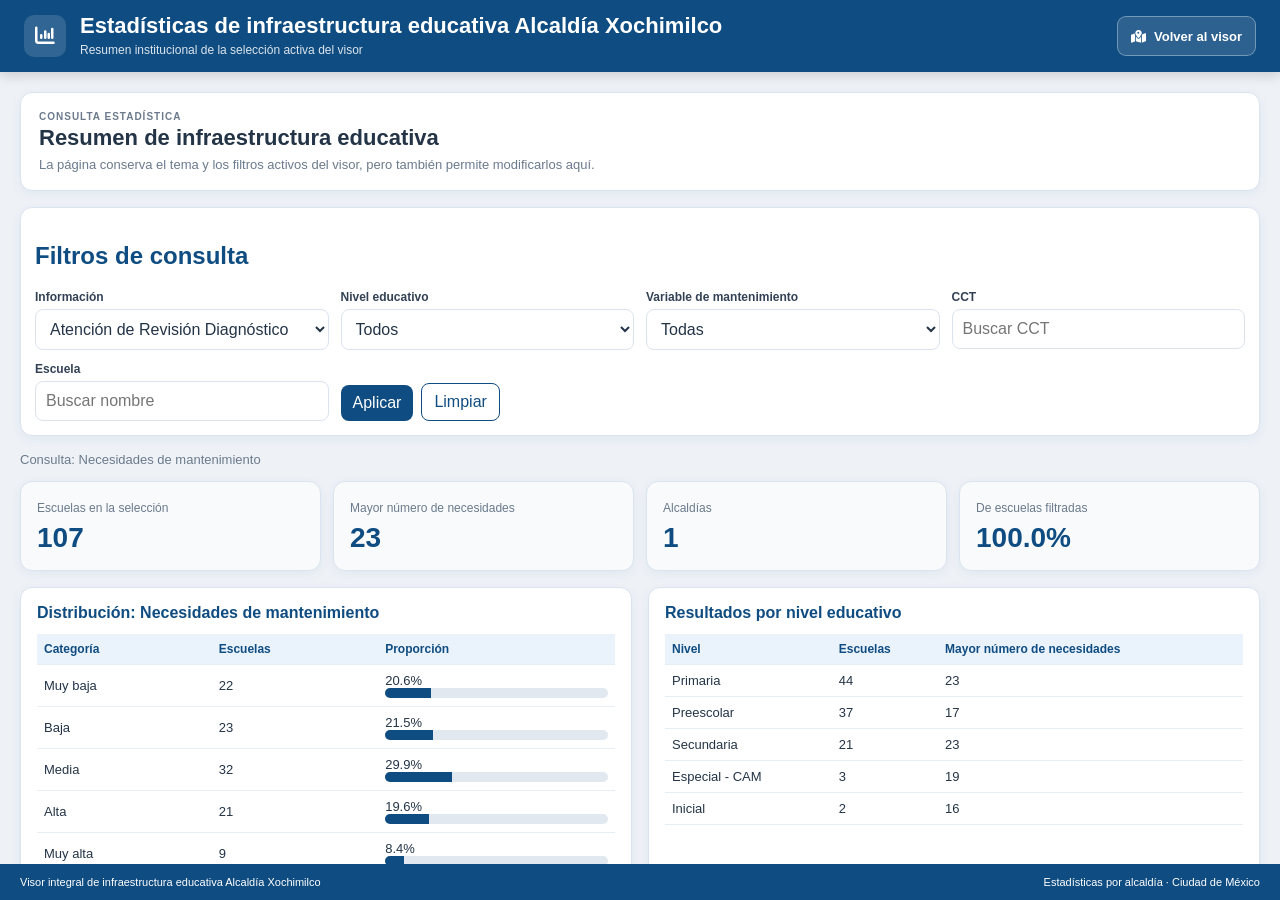
==== estadisticas.html @ 1f026d83 "V2" ====
<!doctype html>
<html lang="es">
<head>
  <meta charset="utf-8">
  <meta name="viewport" content="width=device-width, initial-scale=1">
  <title>Estadísticas | Alcaldía Xochimilco</title>
  <link rel="stylesheet" href="https://cdnjs.cloudflare.com/ajax/libs/font-awesome/6.7.2/css/all.min.css">
  <link rel="stylesheet" href="style.css?v=20260731-1">
</head>
<body class="stats-page">
  <header class="topbar stats-topbar">
    <div class="brand">
      <div class="brand-icon" aria-hidden="true"><i class="fa-solid fa-chart-column"></i></div>
      <div class="brand-text"><h1>Estadísticas de infraestructura educativa Alcaldía Xochimilco</h1><p>Resumen institucional de la selección activa del visor</p></div>
    </div>
    <nav class="topbar-actions"><a class="topbar-button" href="index.html"><i class="fa-solid fa-map-location-dot" aria-hidden="true"></i><span>Volver al visor</span></a></nav>
  </header>
  <main class="stats-container">
    <header class="stats-header">
      <div><span class="panel-kicker">Consulta estadística</span><h1>Resumen de infraestructura educativa</h1><p>La página conserva el tema y los filtros activos del visor, pero también permite modificarlos aquí.</p></div>
    </header>

    <section class="stats-filter-panel">
      <h2>Filtros de consulta</h2>
      <div class="stats-filter-grid">
        <div><label for="stTema">Información</label><select id="stTema"><option value="mantenimiento">Atención de Revisión Diagnóstico</option><option value="fam_regular">FAM Regular 2025</option><option value="programa_123">1, 2, 3 por mi Escuela</option><option value="fam_potenciado">FAM Potenciado 2025</option><option value="fam_reforzamiento">FAM Reforzamiento estructural</option><option value="ambas">Ambas mejoras</option><option value="obs_fractura">Revisión por cercanía a fracturamiento</option><option value="obs_subsidencia">Seguimiento por subsidencia alta</option><option value="obs_combinada">Observación territorial combinada</option></select></div>
        <div><label for="stNivel">Nivel educativo</label><select id="stNivel"><option value="">Todos</option></select></div>
        
        <div><label for="stNecesidad">Variable de mantenimiento</label><select id="stNecesidad"><option value="">Todas</option></select></div>
        <div><label for="stCCT">CCT</label><input id="stCCT" type="search" placeholder="Buscar CCT"></div>
        <div><label for="stNombre">Escuela</label><input id="stNombre" type="search" placeholder="Buscar nombre"></div>
        <div class="stats-actions"><button id="stAplicar">Aplicar</button><button id="stLimpiar" class="secondary">Limpiar</button></div>
      </div>
    </section>

    <p id="statsContext" class="stats-context"></p>
    <section class="cards">
      <div class="card"><span id="stLabelTotal">Escuelas</span><strong id="stTotal">0</strong></div>
      <div class="card"><span id="stLabelMax">Mayor número de necesidades</span><strong id="stMax">0</strong></div>
      <div class="card"><span id="stLabelAux1">Alcaldías</span><strong id="stAux1">0</strong></div>
      <div class="card"><span id="stLabelAux2">Proporción</span><strong id="stAux2">0%</strong></div>
    </section>

    <section class="grid-two">
      <div class="table-panel"><h2 id="distributionTitle">Distribución de la selección</h2><table><thead><tr><th>Categoría</th><th>Escuelas</th><th>Proporción</th></tr></thead><tbody id="tablaDistribucion"></tbody></table></div>
      <div class="table-panel"><h2>Resultados por nivel educativo</h2><table><thead><tr><th>Nivel</th><th>Escuelas</th><th>Mayor número de necesidades</th></tr></thead><tbody id="tablaNivel"></tbody></table></div>
    </section>

    <section class="table-panel"><h2>Resultados por alcaldía</h2><table><thead><tr><th>Alcaldía</th><th>Escuelas</th><th>Mayor número de necesidades</th><th>Con reforzamiento</th><th>Proporción</th></tr></thead><tbody id="tablaAlcaldia"></tbody></table></section>
    <section class="table-panel"><h2 id="rankingTitle">Escuelas de la selección</h2><table><thead><tr><th>#</th><th>Escuela</th><th>CCT</th><th>Alcaldía</th><th>Nivel</th><th>Necesidades</th><th>Información seleccionada</th></tr></thead><tbody id="tablaRanking"></tbody></table></section>
  </main>
  <footer class="footer stats-footer"><span>Visor integral de infraestructura educativa Alcaldía Xochimilco</span><span>Estadísticas por alcaldía · Ciudad de México</span></footer>
    <script src="estadisticas.js?v=20260731-1"></script>
</body>
</html>
---- style.css ----
:root{
  --bg:#eef2f6;
  --panel:#ffffff;
  --text:#1f2933;
  --muted:#64748b;
  --border:#d9e1ea;
  --primary:#174a72;
  --primary-dark:#0f3554;
  --shadow:0 8px 24px rgba(15,23,42,.12);
}

*{box-sizing:border-box}

body{margin:0;font-family:Inter,"Segoe UI",Roboto,Arial,sans-serif;color:var(--text);background:var(--bg);letter-spacing:.005em}

.topbar{min-height:88px;padding:14px 24px;background:linear-gradient(135deg,#fff 0%,#f5f8fb 100%);border-bottom:1px solid #cbd7e3;display:flex;justify-content:space-between;align-items:center;gap:22px;z-index:1000;position:relative;box-shadow:0 2px 10px rgba(15,53,84,.06)}
.topbar h1{margin:2px 0 0;font-size:21px;font-weight:750;color:#123958;letter-spacing:-.015em}
.topbar p{margin:5px 0 0;font-size:12.5px;color:#52677a;max-width:800px;line-height:1.45}
.topbar a{color:var(--primary);text-decoration:none;font-size:14px;font-weight:700;border:1px solid var(--border);border-radius:8px;padding:8px 12px;background:#fff}

.layout{height:calc(100vh - 76px);display:grid;grid-template-columns:340px 1fr;transition:grid-template-columns .2s ease}
.layout.sidebar-collapsed{grid-template-columns:0 1fr}
.sidebar{overflow:auto;padding:14px;border-right:1px solid var(--border);background:#eef3f7;transition:transform .2s ease;z-index:900}
.layout.sidebar-collapsed .sidebar{transform:translateX(-100%);padding:0;border-right:0;overflow:hidden}

.sidebar-head{display:flex;justify-content:space-between;align-items:center;margin-bottom:12px;color:#17324d;font-size:14px}
.icon-button{width:30px;height:30px;padding:0;border-radius:8px;background:#dce7f0;color:#17324d;font-size:20px;line-height:1}
.icon-button:hover{background:#cbd9e5}
.show-sidebar{position:absolute;left:12px;top:90px;z-index:950;background:#fff;color:#17324d;border:1px solid var(--border);box-shadow:var(--shadow)}
.hidden{display:none!important}

.panel{background:var(--panel);border:1px solid var(--border);border-radius:12px;padding:14px;margin-bottom:14px;box-shadow:0 1px 3px rgba(15,23,42,.04)}
.panel h2{margin:0 0 12px;font-size:15px;color:#17324d}
label{display:block;margin:11px 0 5px;font-size:12px;font-weight:700;color:#334155}
select,input{width:100%;padding:9px 10px;border:1px solid var(--border);border-radius:8px;background:#fff;color:var(--text)}
button{border:0;border-radius:8px;padding:9px 12px;background:var(--primary);color:#fff;font-weight:700;cursor:pointer}
button:hover{background:var(--primary-dark)}
button.secondary{background:#e2e8f0;color:#1e293b}
.buttons{display:flex;gap:8px;margin-top:12px}.buttons button{flex:1}
.hint{margin:0 0 10px;color:var(--muted);font-size:12px;line-height:1.35}

.checklist{max-height:265px;overflow:auto;border:1px solid var(--border);border-radius:8px;padding:8px}
.checklist label{display:flex;align-items:center;gap:8px;margin:0;padding:7px 4px;font-weight:400;font-size:13px;border-bottom:1px solid #eef2f7}
.checklist label:last-child{border-bottom:0}.checklist input{width:auto}

.collapse-title{width:100%;display:flex;justify-content:space-between;align-items:center;background:#f8fafc;color:#17324d;border:1px solid var(--border);padding:10px 12px}
.collapse-title:hover{background:#eef3f7}
.collapsible-body{padding-top:12px}
.inline-check{display:flex;align-items:center;gap:8px;margin:8px 0;font-size:13px;font-weight:500}.inline-check input{width:auto}

.kpis{display:grid;grid-template-columns:repeat(3,1fr);gap:8px}
.kpis div{border:1px solid var(--border);border-radius:10px;padding:8px;text-align:center;background:#f8fafc}
.kpis strong{display:block;font-size:20px;color:var(--primary)}.kpis span{font-size:11px;color:var(--muted)}

.maparea{position:relative;min-width:0}#map{height:100%;width:100%}
.legend{position:absolute;left:14px;bottom:18px;background:#fff;border:1px solid var(--border);border-radius:10px;padding:10px;box-shadow:var(--shadow);z-index:800;min-width:190px;font-size:12px}
.extra-legend{bottom:188px;min-width:210px}
.legend-head{display:flex;align-items:center;justify-content:space-between;gap:10px;margin-bottom:8px}.legend button{width:24px;height:24px;padding:0;line-height:24px;border-radius:6px}
.swatch{display:inline-block;width:12px;height:12px;border-radius:50%;margin-right:7px;border:1px solid rgba(0,0,0,.18)}.swatch.square{border-radius:2px}
.c-muy-baja{background:#2ca25f}.c-baja{background:#a1d99b}.c-media{background:#ffd166}.c-alta{background:#f97316}.c-muy-alta{background:#dc2626}
.s-muy-bajo{background:#006837}.s-bajo{background:#78c679}.s-medio{background:#ffd166}.s-alto{background:#f97316}.s-muy-alto{background:#dc2626}

.detail-panel{position:absolute;right:16px;top:16px;width:360px;max-width:calc(100% - 32px);max-height:calc(100% - 32px);overflow:auto;background:#fff;border:1px solid var(--border);border-radius:14px;padding:16px;box-shadow:var(--shadow);z-index:850;transform:translateX(410px);transition:.22s ease}.detail-panel.open{transform:translateX(0)}
.detail-panel .close{position:absolute;right:10px;top:10px;width:28px;height:28px;padding:0;background:#e2e8f0;color:#1e293b}.detail-panel h2{font-size:17px;margin:4px 34px 12px 0;color:#17324d}
.detail-content dl{display:grid;grid-template-columns:120px 1fr;gap:7px 10px;margin:0 0 14px;font-size:13px}.detail-content dt{font-weight:700;color:#334155}.detail-content dd{margin:0;color:#1f2933}.detail-content h3{font-size:14px;margin:14px 0 6px;color:#17324d}.detail-content p{font-size:13px;line-height:1.4;margin:0 0 8px}
.badge{display:inline-block;padding:4px 8px;border-radius:999px;font-size:12px;font-weight:700;color:#172033}.badge.muy-baja{background:#c7e9d0}.badge.baja{background:#d9f0d3}.badge.media{background:#fff1b8}.badge.alta{background:#fed7aa}.badge.muy-alta{background:#fecaca}
.need-list{margin:8px 0 0;padding-left:18px;font-size:13px}.need-list li{margin:4px 0}
.popup-title{font-weight:700;color:#17324d;margin-bottom:4px}.popup-meta{font-size:12px;color:#475569}.popup-details{margin-top:8px;font-size:12px}
.summary-marker{border-radius:50%;background:rgba(31,78,121,.88);color:#fff;display:flex;align-items:center;justify-content:center;border:2px solid #fff;box-shadow:0 2px 8px rgba(15,23,42,.25);font-weight:700}
.fracture-tooltip{font-size:12px;color:#17324d;font-weight:700;background:#fff;border:1px solid var(--border);box-shadow:0 2px 8px rgba(15,23,42,.12)}
.leaflet-control-layers{border-radius:10px!important;border:1px solid var(--border)!important;box-shadow:var(--shadow)!important;margin-bottom:18px!important;margin-right:18px!important}

.stats-page{min-height:100vh;padding:18px}.stats-container{max-width:1180px;margin:0 auto}.stats-header{background:#fff;border:1px solid var(--border);border-radius:14px;padding:18px;margin-bottom:16px;display:flex;justify-content:space-between;gap:14px;align-items:center}.stats-header h1{margin:0;font-size:22px;color:#17324d}.stats-header p{margin:6px 0 0;color:var(--muted);font-size:13px}.stats-header a{color:var(--primary);font-weight:700;text-decoration:none}.cards{display:grid;grid-template-columns:repeat(4,1fr);gap:12px;margin-bottom:16px}.card{background:#fff;border:1px solid var(--border);border-radius:14px;padding:16px}.card span{font-size:12px;color:var(--muted)}.card strong{display:block;font-size:28px;color:var(--primary);margin-top:6px}.grid-two{display:grid;grid-template-columns:1fr 1fr;gap:16px}.table-panel{background:#fff;border:1px solid var(--border);border-radius:14px;padding:16px;margin-bottom:16px;overflow:auto}.table-panel h2{margin:0 0 12px;font-size:16px;color:#17324d}table{width:100%;border-collapse:collapse;font-size:13px}th,td{border-bottom:1px solid #e8eef5;padding:8px 7px;text-align:left}th{color:#334155;background:#f8fafc;font-size:12px}.bar{height:10px;background:#e2e8f0;border-radius:999px;overflow:hidden;min-width:80px}.bar span{display:block;height:100%;background:#1f4e79}

@media (max-width:900px){
  .topbar{height:auto;min-height:72px;align-items:flex-start;flex-direction:column}.layout{height:auto;grid-template-columns:1fr}.layout.sidebar-collapsed{grid-template-columns:1fr}.layout.sidebar-collapsed .sidebar{display:none}.sidebar{max-height:none;border-right:0;border-bottom:1px solid var(--border)}.show-sidebar{top:96px}.maparea{height:70vh}.detail-panel{width:auto;left:12px;right:12px;top:auto;bottom:12px;max-height:58%;transform:translateY(110%)}.detail-panel.open{transform:translateY(0)}.legend{left:10px;bottom:10px}.extra-legend{bottom:180px}.cards,.grid-two{grid-template-columns:1fr}
}
.mode-button{width:100%;margin-top:8px;background:#e2e8f0;color:#17324d}.mode-button.active{background:var(--primary);color:#fff}.soft-rule{border:0;border-top:1px solid var(--border);margin:10px 0}.dynamic-kpis{grid-template-columns:repeat(2,1fr)}.popup-flags{margin-top:7px}.mini-tag{display:inline-block;padding:3px 6px;border-radius:999px;font-size:10px;font-weight:700;margin-right:4px}.mini-tag.blue{background:#dbeafe;color:#1d4ed8}.mini-tag.purple{background:#ede9fe;color:#6d28d9}.detail-tabs{display:flex;gap:5px;flex-wrap:wrap;margin-bottom:12px}.tab-btn{padding:7px 9px;background:#e2e8f0;color:#334155;font-size:11px}.tab-btn.active{background:var(--primary);color:#fff}.tab-pane{display:none}.tab-pane.active{display:block}.info-card{border:1px solid var(--border);border-radius:10px;padding:10px;margin:8px 0}.info-card h3{margin-top:0}.blue-card{border-left:4px solid #2563eb}.purple-card{border-left:4px solid #7c3aed}.muted-box,.method-note{background:#f8fafc;border:1px solid var(--border);border-radius:8px;padding:9px;color:var(--muted)}
.nested-filter{margin:6px 0 10px 26px;padding:8px 10px;border-left:3px solid #dbeafe;background:#f8fafc;border-radius:6px}.nested-filter label{margin-top:0}.download-list{display:grid;gap:8px}.download-list a{display:block;padding:9px 10px;border:1px solid var(--border);border-radius:8px;text-decoration:none;color:var(--primary);font-size:12px;font-weight:700;background:#f8fafc}.download-list a:hover{background:#eaf2f8}.observation-card{margin:10px 0;padding:11px;border-left:4px solid #c2410c;background:#fff7ed;border-radius:8px;font-size:13px;line-height:1.45}.observation-card p{margin:5px 0 0}.observation-card.reinforced{border-left-color:#7c3aed;background:#f5f3ff}.summary-marker{cursor:pointer}.stats-filter-panel{background:#fff;border:1px solid var(--border);border-radius:12px;padding:14px;margin:16px 0;box-shadow:0 1px 3px rgba(15,23,42,.04)}.stats-filter-grid{display:grid;grid-template-columns:repeat(4,minmax(160px,1fr));gap:12px}.stats-filter-grid label{margin-top:0}.stats-actions{display:flex;align-items:end;gap:8px}.stats-context{margin:0 0 14px;color:var(--muted);font-size:13px}.empty-row{text-align:center;color:var(--muted);padding:18px!important}@media(max-width:900px){.stats-filter-grid{grid-template-columns:1fr 1fr}}@media(max-width:600px){.stats-filter-grid{grid-template-columns:1fr}}

/* Señales de necesidades que coinciden con apoyos previos */
.mini-tag.warning{background:#fff3cd;color:#8a4b08;border:1px solid #f4c15d}
.support-warning{margin:12px 0;padding:12px;border:1px solid #f4c15d;border-left:5px solid #d97706;border-radius:9px;background:#fff8e6;color:#713f12;font-size:12px;line-height:1.45}
.support-warning p{margin:6px 0}.support-warning ul{margin:7px 0 0;padding-left:18px}
.need-list li{display:flex;align-items:flex-start;justify-content:space-between;gap:10px}
.need-list li.need-with-support{padding:8px;border-radius:7px;background:#fff8e6;border:1px solid #f7d58a}
.support-signal{display:inline-block;flex:0 0 auto;padding:3px 6px;border-radius:999px;background:#fef3c7;color:#92400e;font-size:10px;font-weight:700;white-space:nowrap}
@media(max-width:600px){.need-list li{display:block}.support-signal{margin-top:5px;white-space:normal}}

.mini-tag.teal{background:#ccfbf1;color:#115e59}
.mini-tag.gold{background:#fef3c7;color:#854d0e}
.teal-card{border-left-color:#0f766e}
.gold-card{border-left-color:#ca8a04}
.compact-support{padding:8px 10px;margin:8px 0}

.submenu-clear{
  width:100%;
  margin-top:10px;
  padding:8px 10px;
  border:1px solid #cbd5e1;
  border-radius:8px;
  background:#f8fafc;
  color:#334155;
  font-size:12px;
  font-weight:700;
}
.submenu-clear:hover{
  background:#e2e8f0;
  color:#0f172a;
}


/* Ajustes institucionales de presentación */
.brand-block{display:flex;flex-direction:column;min-width:0}
.eyebrow,.panel-kicker{display:block;color:#5f7385;font-size:10px;font-weight:800;letter-spacing:.12em;text-transform:uppercase}
.topbar nav a{display:inline-flex;align-items:center;min-height:38px;padding:0 14px;border:1px solid #b9c9d8;border-radius:9px;background:#fff;box-shadow:0 1px 2px rgba(15,53,84,.04);transition:.18s ease}
.topbar nav a:hover{border-color:var(--primary);background:#f2f7fb;transform:translateY(-1px)}
.sidebar{background:#f7f9fb}
.sidebar-head{min-height:58px;padding:11px 14px;background:#fff;border-bottom:1px solid #dbe3eb}
.sidebar-head strong{display:block;margin-top:2px;color:#173b58;font-size:14px}
.panel{margin:10px;border-color:#d8e1ea;border-radius:11px;background:#fff;box-shadow:0 1px 3px rgba(15,53,84,.035)}
.panel h2{color:#183e5d;letter-spacing:.005em}
.panel label{color:#405467}
input,select{border-color:#c9d5e0;background:#fbfcfd;transition:border-color .16s,box-shadow .16s}
input:focus,select:focus{outline:none;border-color:#4f7da1;box-shadow:0 0 0 3px rgba(23,74,114,.12);background:#fff}
button{transition:background .16s,border-color .16s,transform .16s,box-shadow .16s}
button:hover{transform:translateY(-1px)}
#btnAplicar,.mode-button.active{box-shadow:0 3px 8px rgba(23,74,114,.18)}
#map{background:#dfe8ef}
.legend{border:1px solid #cbd7e3;box-shadow:0 8px 24px rgba(15,53,84,.13);backdrop-filter:blur(3px)}
.detail-panel{border-left:1px solid #cbd7e3;box-shadow:-10px 0 28px rgba(15,53,84,.13)}
.detail-panel h2{color:#143c5c}
.info-card,.observation-card,.muted-box{box-shadow:0 1px 2px rgba(15,53,84,.035)}
.card,.table-panel,.stats-filter-panel{border-color:#d4dee7;box-shadow:0 3px 12px rgba(15,53,84,.055)}
.stats-header{padding-bottom:16px;border-bottom:1px solid #d7e0e9}
@media(max-width:900px){.topbar{padding:12px 16px}.topbar nav{width:100%}.topbar nav a{justify-content:center;width:100%}}

/* Diseño institucional basado en SIGPE-CDMX */
:root{
  --blue:#0f4c81;
  --blue-dark:#0b3559;
  --blue-soft:#eaf3fb;
  --text:#243447;
  --muted:#6b7a8c;
  --line:#dbe3ee;
  --bg:#eef2f7;
  --white:#fff;
  --primary:#0f4c81;
  --primary-dark:#0b3559;
  --border:#dbe3ee;
  --panel:#fff;
  --shadow:0 8px 24px rgba(15,76,129,.12);
}

html,body{height:100%}
body{font-family:"Segoe UI",Arial,sans-serif;background:var(--bg);color:var(--text);letter-spacing:0}
body:not(.stats-page){display:grid;grid-template-rows:72px minmax(0,1fr) 36px;overflow:hidden}
button,input,select{font:inherit}

.topbar{
  min-height:72px;
  height:72px;
  padding:0 24px;
  background:var(--blue);
  color:#fff;
  border:0;
  display:flex;
  align-items:center;
  justify-content:space-between;
  gap:18px;
  box-shadow:0 3px 12px rgba(0,0,0,.16);
  z-index:1100;
}
.brand,.topbar-actions{display:flex;align-items:center;gap:14px}
.brand{min-width:0}
.brand-icon{
  flex:0 0 42px;
  width:42px;
  height:42px;
  border-radius:10px;
  background:rgba(255,255,255,.14);
  display:grid;
  place-items:center;
  font-size:20px;
}
.brand-text{min-width:0}
.brand-text h1,.topbar h1{margin:0;color:#fff;font-size:22px;font-weight:750;letter-spacing:0}
.brand-text p,.topbar p{margin:3px 0 0;color:rgba(255,255,255,.85);font-size:12px;line-height:1.35;white-space:nowrap;overflow:hidden;text-overflow:ellipsis}
.topbar .topbar-button,.topbar nav a{
  min-height:40px;
  padding:0 13px;
  border:1px solid rgba(255,255,255,.34);
  border-radius:9px;
  background:rgba(255,255,255,.12);
  color:#fff;
  text-decoration:none;
  display:flex;
  align-items:center;
  gap:8px;
  font-size:13px;
  font-weight:700;
  box-shadow:none;
}
.topbar .topbar-button:hover,.topbar nav a:hover{background:rgba(255,255,255,.2);border-color:rgba(255,255,255,.55);transform:none}

.layout{
  min-height:0;
  height:auto;
  display:grid;
  grid-template-columns:330px minmax(0,1fr);
  transition:grid-template-columns .22s ease;
}
.layout.sidebar-collapsed{grid-template-columns:0 minmax(0,1fr)}
.sidebar{
  min-width:0;
  overflow:auto;
  padding:0;
  background:#fff;
  border-right:1px solid var(--line);
  transition:transform .22s ease;
  z-index:900;
}
.layout.sidebar-collapsed .sidebar{transform:translateX(-100%);padding:0;border-right:0;overflow:hidden}
.sidebar-head{
  position:sticky;
  top:0;
  z-index:2;
  min-height:68px;
  margin:0;
  padding:15px 18px;
  background:#fff;
  border-bottom:1px solid var(--line);
  display:flex;
  justify-content:space-between;
  align-items:center;
  gap:12px;
  color:var(--text);
}
.sidebar-head strong{display:block;margin-top:2px;color:var(--text);font-size:19px}
.panel-kicker{display:block;color:var(--muted);font-size:10px;font-weight:700;letter-spacing:.1em;text-transform:uppercase}
.icon-button,.detail-panel .close{
  width:36px;
  height:36px;
  padding:0;
  border:0;
  border-radius:8px;
  background:var(--blue-soft);
  color:var(--blue);
  display:grid;
  place-items:center;
  line-height:1;
}
.icon-button:hover{background:#d8eafa;color:var(--blue-dark);transform:none}

.panel{
  margin:0;
  padding:17px 18px;
  background:#fff;
  border:0;
  border-bottom:1px solid var(--line);
  border-radius:0;
  box-shadow:none;
}
.panel h2{
  margin:0 0 13px;
  display:flex;
  align-items:center;
  gap:8px;
  color:var(--blue);
  font-size:15px;
  font-weight:750;
}
.panel h2 i{width:16px;text-align:center}
.panel label{color:#405267}
label{font-size:12px}
select,input{
  padding:10px;
  border:1px solid var(--line);
  border-radius:8px;
  background:#fff;
  color:var(--text);
}
input:focus,select:focus{outline:none;border-color:#4f7da1;box-shadow:0 0 0 3px rgba(15,76,129,.12)}
button{background:var(--blue);border-radius:8px}
button:hover{background:var(--blue-dark);transform:none}
button.secondary{background:#fff;color:var(--blue);border:1px solid var(--blue)}
.mode-button{background:#f8fafc;color:var(--blue);border:1px solid var(--line)}
.mode-button.active{background:var(--blue);color:#fff;border-color:var(--blue)}
.hint{color:var(--muted);line-height:1.5}
.checklist{border-color:var(--line);border-radius:9px;background:#fbfcfe}
.checklist label{border-bottom-color:#edf1f5}
.collapse-title{
  border:0;
  padding:0;
  background:transparent;
  color:var(--blue);
  font-size:15px;
  text-align:left;
}
.collapse-title>span:first-child{display:flex;align-items:center;gap:8px}
.collapse-title:hover{background:transparent;color:var(--blue-dark)}
.collapsible-body{padding-top:13px}
.submenu-clear{border-color:var(--line);background:#f8fafc;color:var(--blue)}
.submenu-clear:hover{background:var(--blue-soft);color:var(--blue-dark)}

.kpis{gap:9px}
.kpis div{
  border:1px solid var(--line);
  border-radius:10px;
  padding:11px 8px;
  background:#f8fafc;
  text-align:left;
}
.kpis strong{font-size:20px;color:var(--blue)}
.kpis span{display:block;margin-top:3px;color:var(--muted);line-height:1.25}

.maparea{position:relative;min-width:0;min-height:0;height:100%;overflow:hidden;isolation:isolate}
#map{position:absolute;inset:0;width:100%;height:100%;min-width:0;min-height:0;background:#dfe8ef}
.map-status{
  position:absolute;
  left:50%;
  bottom:16px;
  transform:translateX(-50%);
  z-index:500;
  display:flex;
  align-items:center;
  gap:7px;
  max-width:calc(100% - 440px);
  padding:8px 14px;
  border:1px solid var(--line);
  border-radius:999px;
  background:rgba(255,255,255,.95);
  color:var(--text);
  box-shadow:var(--shadow);
  font-size:12px;
  white-space:nowrap;
}
.legend{
  left:14px;
  bottom:18px;
  min-width:205px;
  padding:11px;
  border:1px solid var(--line);
  border-radius:10px;
  background:rgba(255,255,255,.96);
  box-shadow:var(--shadow);
}
.legend-head strong{color:var(--blue)}
.legend button{background:var(--blue-soft);color:var(--blue)}
.extra-legend{bottom:188px}
.leaflet-control-layers{border:1px solid var(--line)!important;border-radius:10px!important;box-shadow:var(--shadow)!important}

.detail-panel{
  position:absolute;
  top:0;
  right:0;
  bottom:0;
  width:420px;
  max-width:92vw;
  max-height:none;
  overflow:hidden;
  padding:0;
  background:#fff;
  border:0;
  border-left:1px solid var(--line);
  border-radius:0;
  box-shadow:-8px 0 24px rgba(0,0,0,.18);
  z-index:1000;
  transform:translateX(105%);
  transition:transform .25s ease;
}
.detail-panel.open{transform:translateX(0)}
.details-header{
  min-height:74px;
  padding:16px 18px;
  background:var(--blue);
  color:#fff;
  display:flex;
  align-items:center;
  justify-content:space-between;
  gap:12px;
}
.details-header .panel-kicker{color:rgba(255,255,255,.72)}
.detail-panel .details-header h2{
  margin:3px 0 0;
  color:#fff;
  font-size:18px;
  line-height:1.25;
}
.detail-panel .close{
  position:static;
  flex:0 0 36px;
  background:rgba(255,255,255,.14);
  color:#fff;
}
.detail-panel .close:hover{background:rgba(255,255,255,.22)}
.detail-content{height:calc(100% - 74px);padding:18px;overflow:auto}
.detail-content dl{grid-template-columns:135px minmax(0,1fr);gap:9px 12px}
.detail-content dt{color:var(--muted)}
.detail-tabs{border-bottom:1px solid var(--line);padding-bottom:10px}
.tab-btn{background:#f1f5f9;color:#475569}
.tab-btn.active{background:var(--blue);color:#fff}
.info-card,.muted-box{border-color:var(--line);background:#f8fafc}

.show-sidebar{
  left:12px;
  top:84px;
  z-index:1050;
  display:flex;
  align-items:center;
  gap:7px;
  border:1px solid var(--line);
  background:#fff;
  color:var(--blue);
  box-shadow:var(--shadow);
}
.show-sidebar:hover{background:var(--blue-soft);color:var(--blue-dark)}
.footer{
  min-height:36px;
  background:var(--blue);
  color:#fff;
  padding:0 20px;
  display:flex;
  align-items:center;
  justify-content:space-between;
  gap:20px;
  font-size:11px;
}

/* Página de estadísticas */
.stats-page{
  min-height:100vh;
  height:100vh;
  padding:0;
  display:grid;
  grid-template-rows:72px minmax(0,1fr) 36px;
  overflow:hidden;
}
.stats-topbar{position:relative}
.stats-container{width:100%;max-width:1380px;margin:0 auto;padding:20px;overflow:auto}
.stats-header{
  margin:0 0 16px;
  padding:18px;
  border:1px solid var(--line);
  border-radius:12px;
  background:#fff;
  box-shadow:0 3px 12px rgba(15,76,129,.06);
}
.stats-header h1{margin:3px 0 0;color:var(--text);font-size:22px}
.stats-filter-panel,.card,.table-panel{
  border-color:var(--line);
  border-radius:12px;
  box-shadow:0 3px 12px rgba(15,76,129,.06);
}
.stats-filter-panel h2,.table-panel h2{color:var(--blue)}
.card{background:#f8fafc}
.card strong{color:var(--blue)}
th{background:var(--blue-soft);color:var(--blue)}
.bar span{background:var(--blue)}
.stats-footer{position:relative}

::-webkit-scrollbar{width:9px;height:9px}
::-webkit-scrollbar-thumb{background:#c4d0dc;border-radius:10px}

@media(max-width:1100px){
  .layout{grid-template-columns:290px minmax(0,1fr)}
  .map-status{max-width:70%}
}
@media(max-width:820px){
  body:not(.stats-page){grid-template-rows:auto minmax(0,1fr) 34px}
  .topbar{height:auto;min-height:72px;padding:10px 12px;gap:10px}
  .brand-text p,.topbar-button span{display:none}
  .layout,.layout.sidebar-collapsed{grid-template-columns:1fr}
  .sidebar{
    position:fixed;
    left:0;
    top:72px;
    bottom:34px;
    width:min(330px,90vw);
    z-index:1200;
    transform:translateX(0);
    box-shadow:8px 0 24px rgba(0,0,0,.16);
  }
  .layout.sidebar-collapsed .sidebar{display:block;transform:translateX(-105%)}
  .maparea{height:auto}
  .detail-panel{width:min(420px,94vw)}
  .map-status{max-width:86%;white-space:normal;text-align:center}
  .footer{font-size:9px}
  .footer span:last-child{display:none}
  .show-sidebar{top:82px}
  .stats-page{grid-template-rows:auto minmax(0,1fr) 34px}
  .stats-container{padding:14px}
}
@media(max-width:600px){
  .brand-text h1,.topbar h1{font-size:17px}
  .brand-icon{width:38px;height:38px;flex-basis:38px}
  .cards,.grid-two{grid-template-columns:1fr}
  .stats-filter-grid{grid-template-columns:1fr}
  .detail-panel{max-width:100%;width:100%}
  .detail-content dl{grid-template-columns:1fr}
  .detail-content dd{margin-bottom:5px}
}
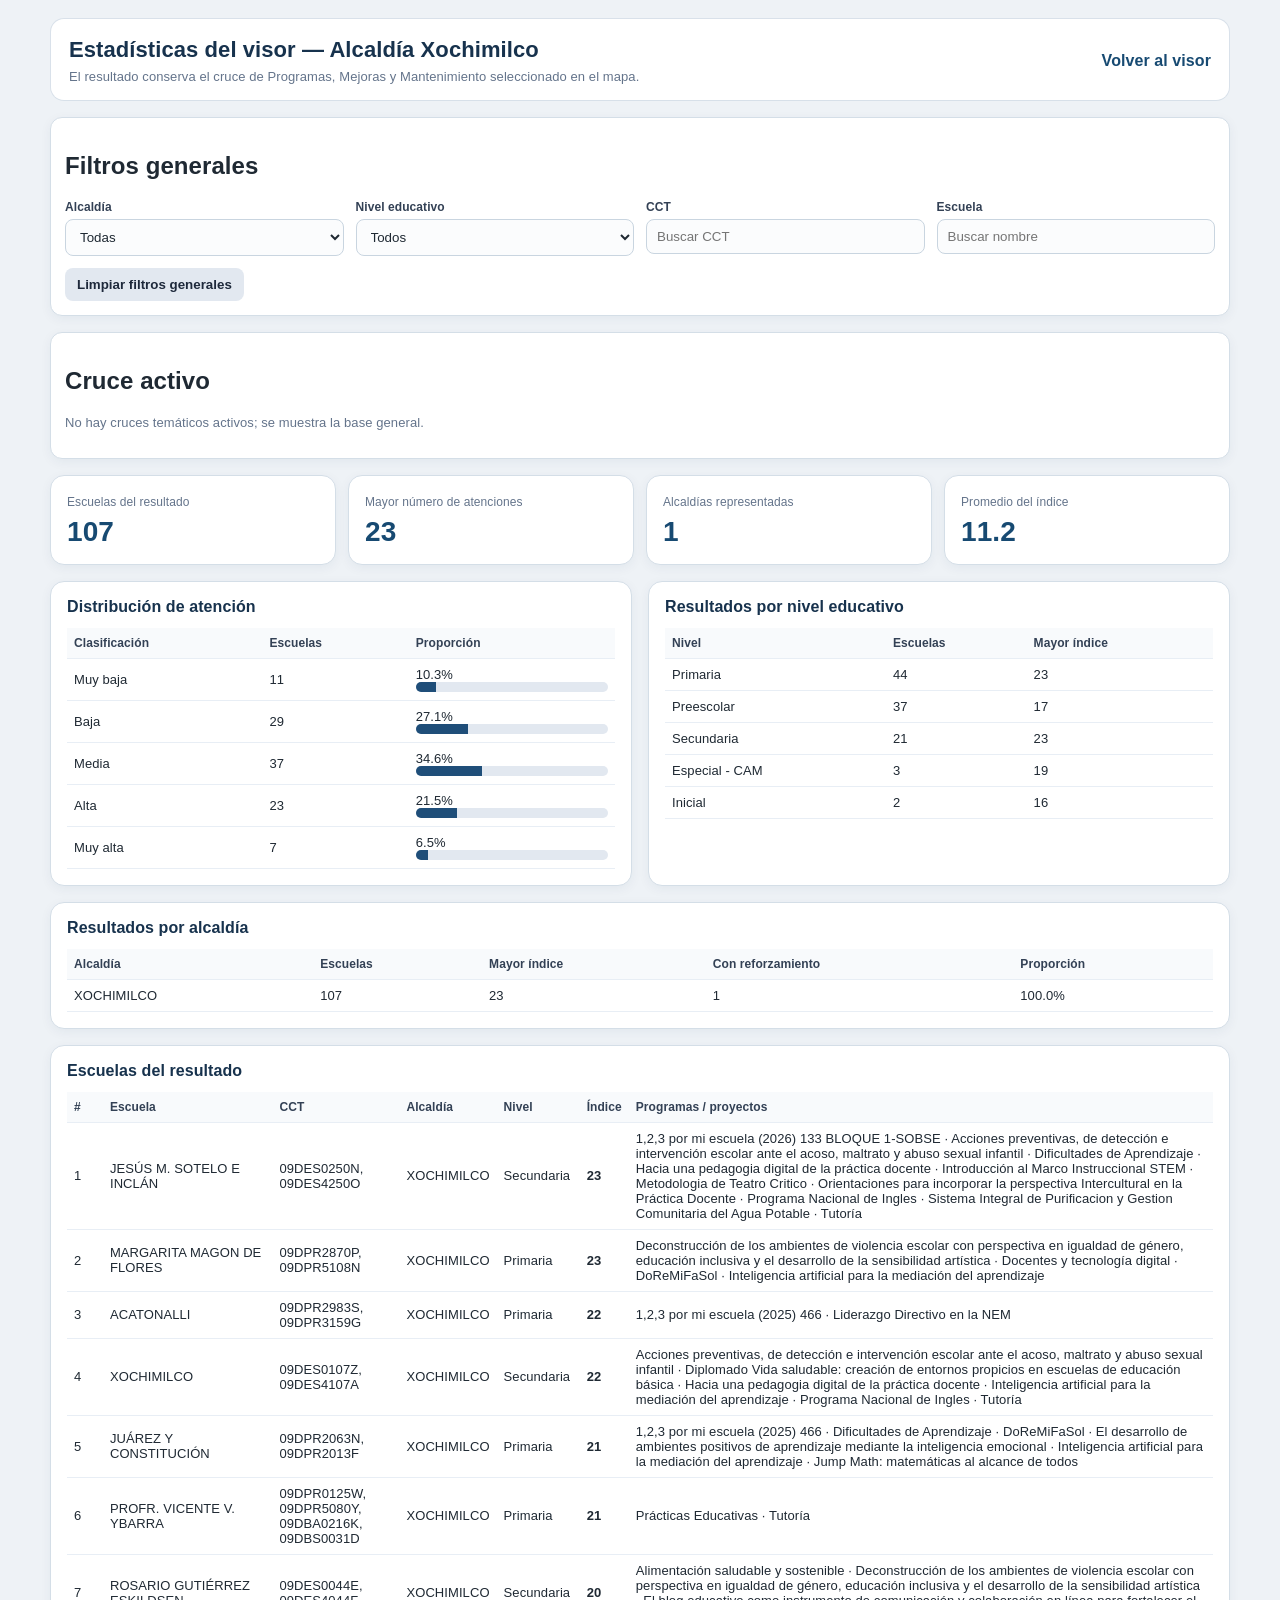
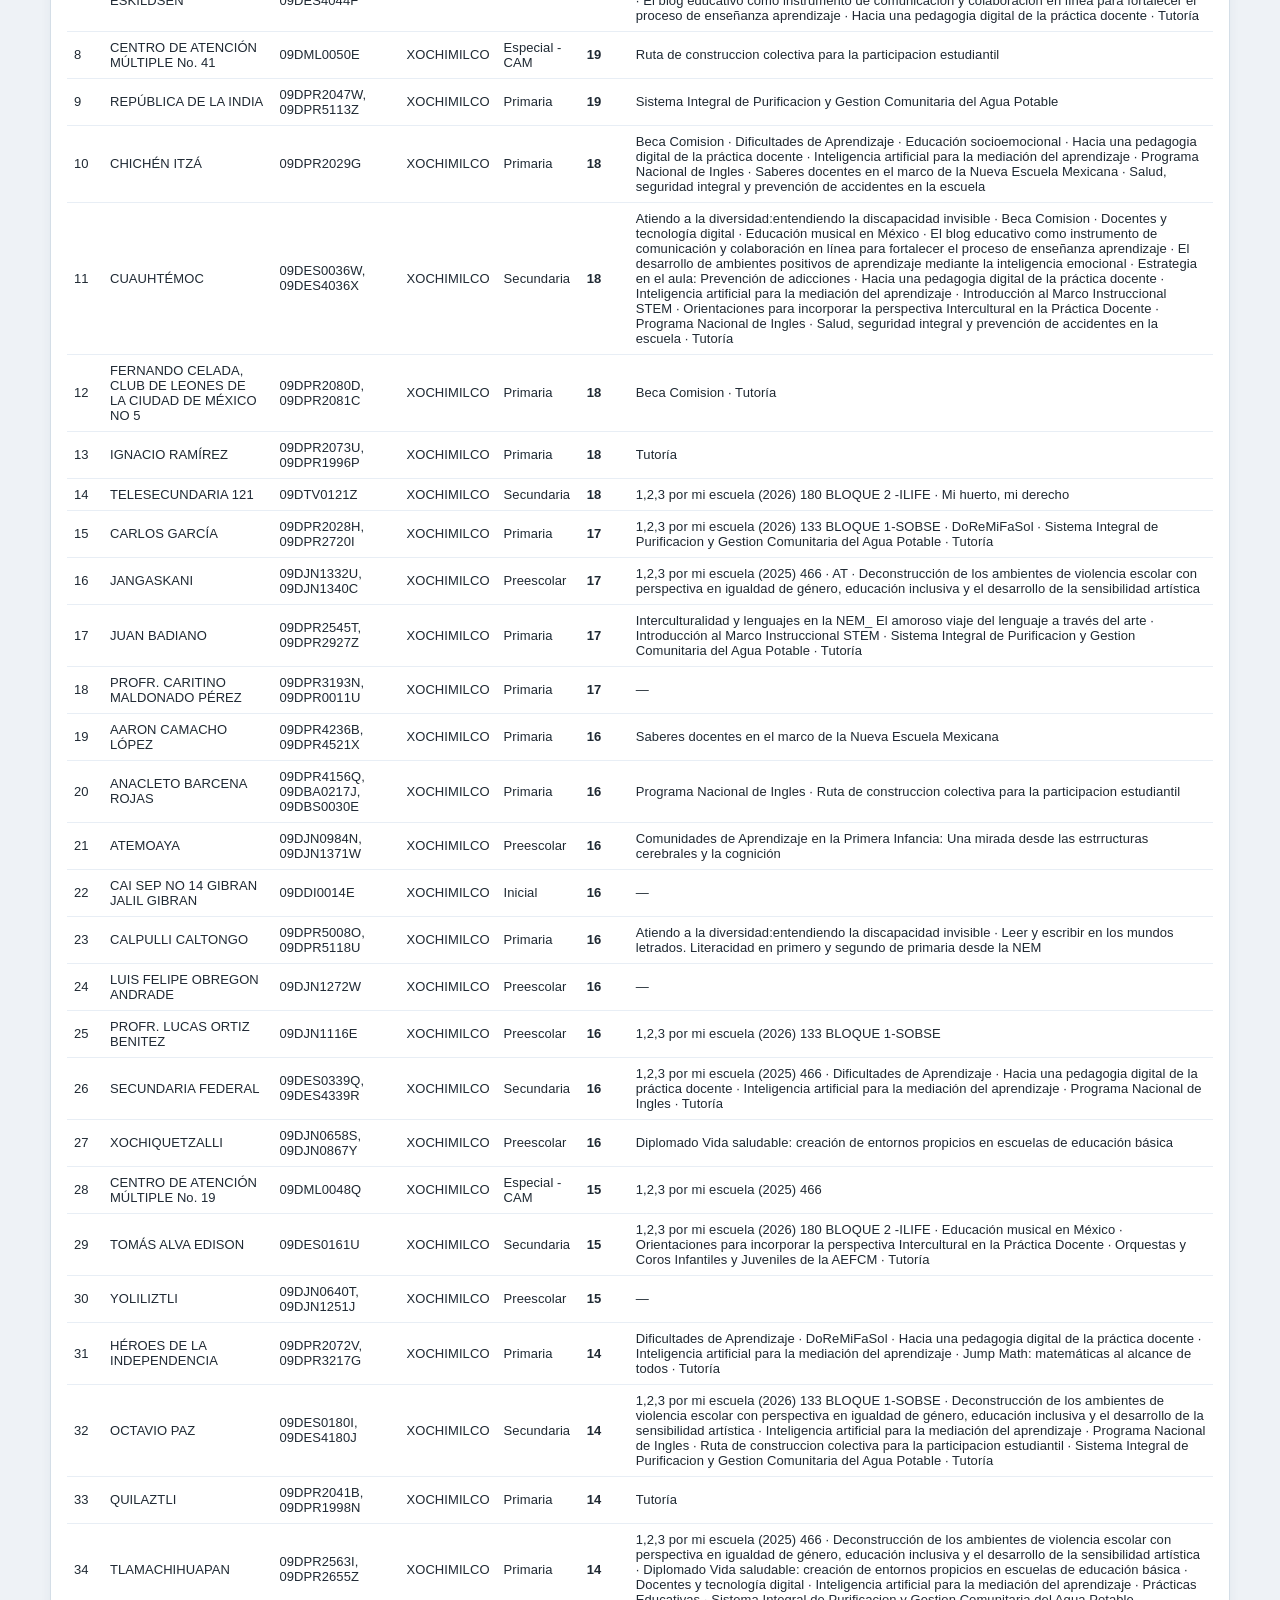
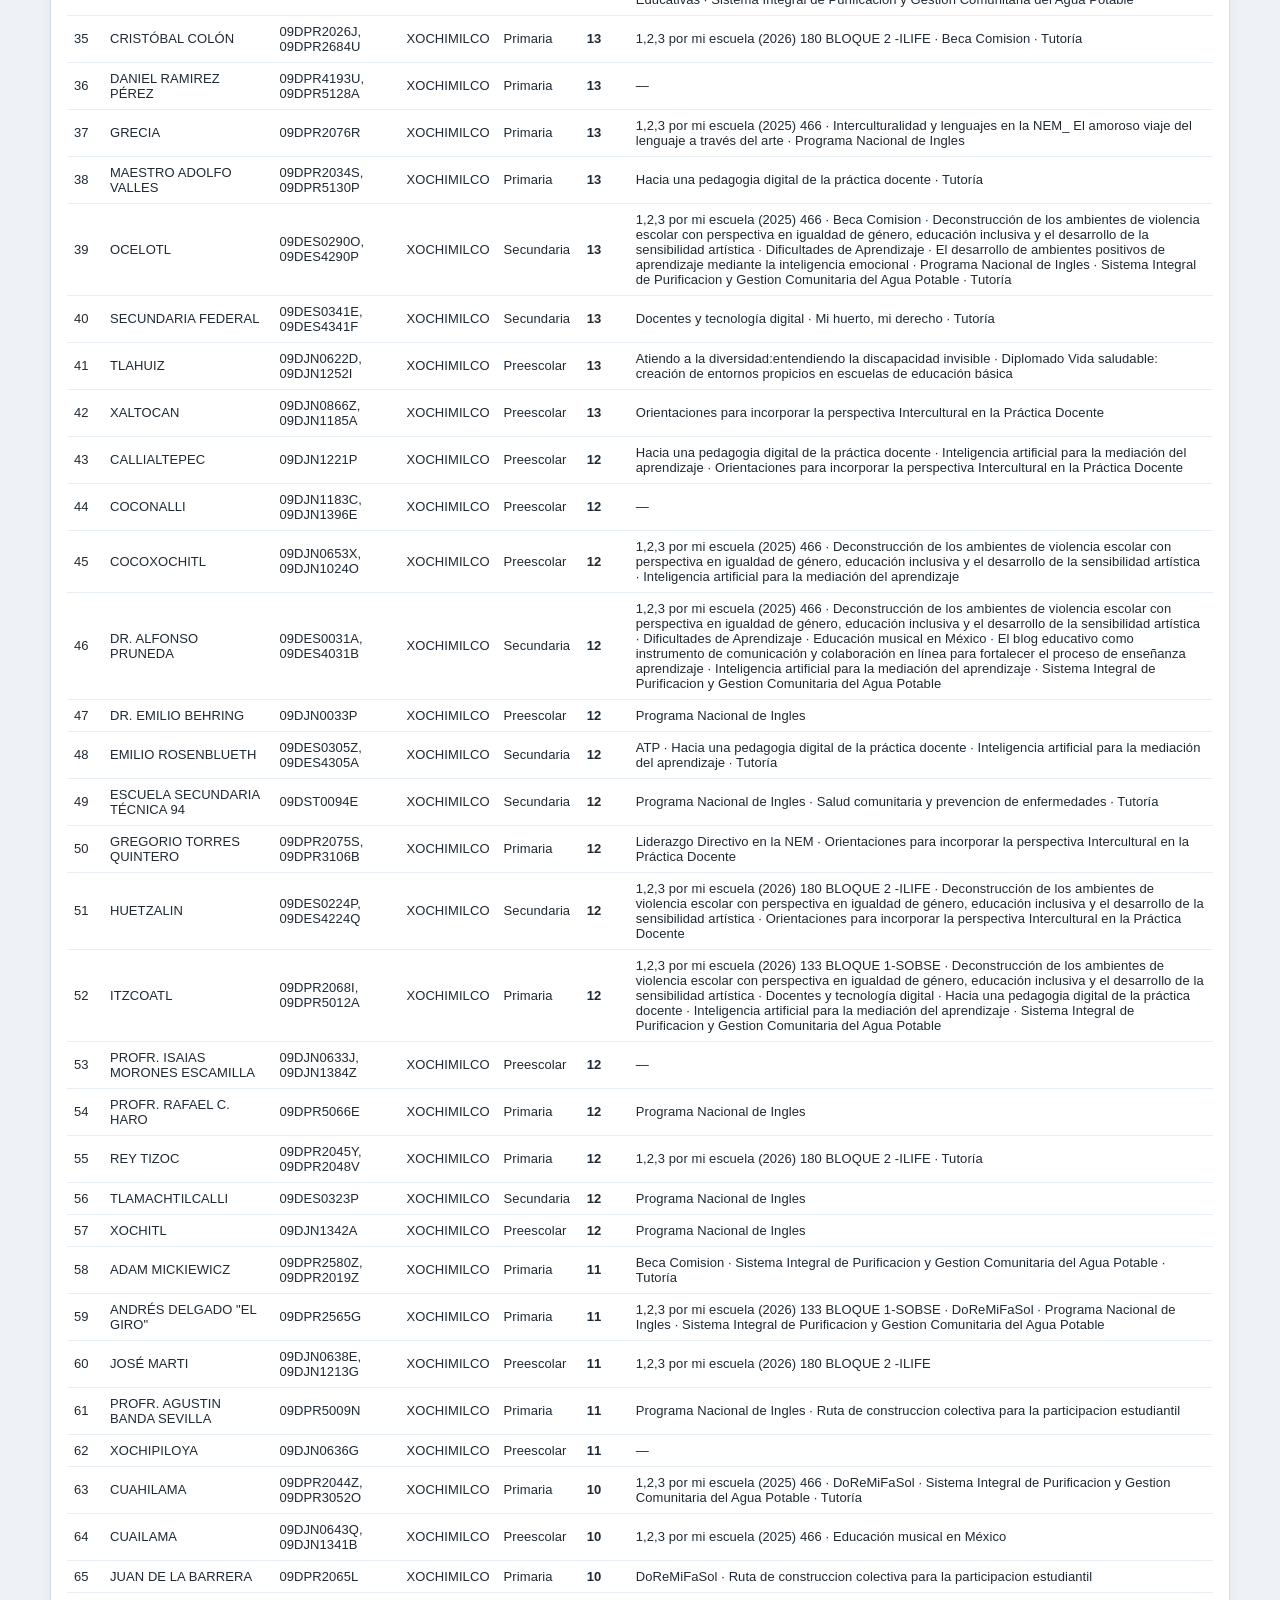
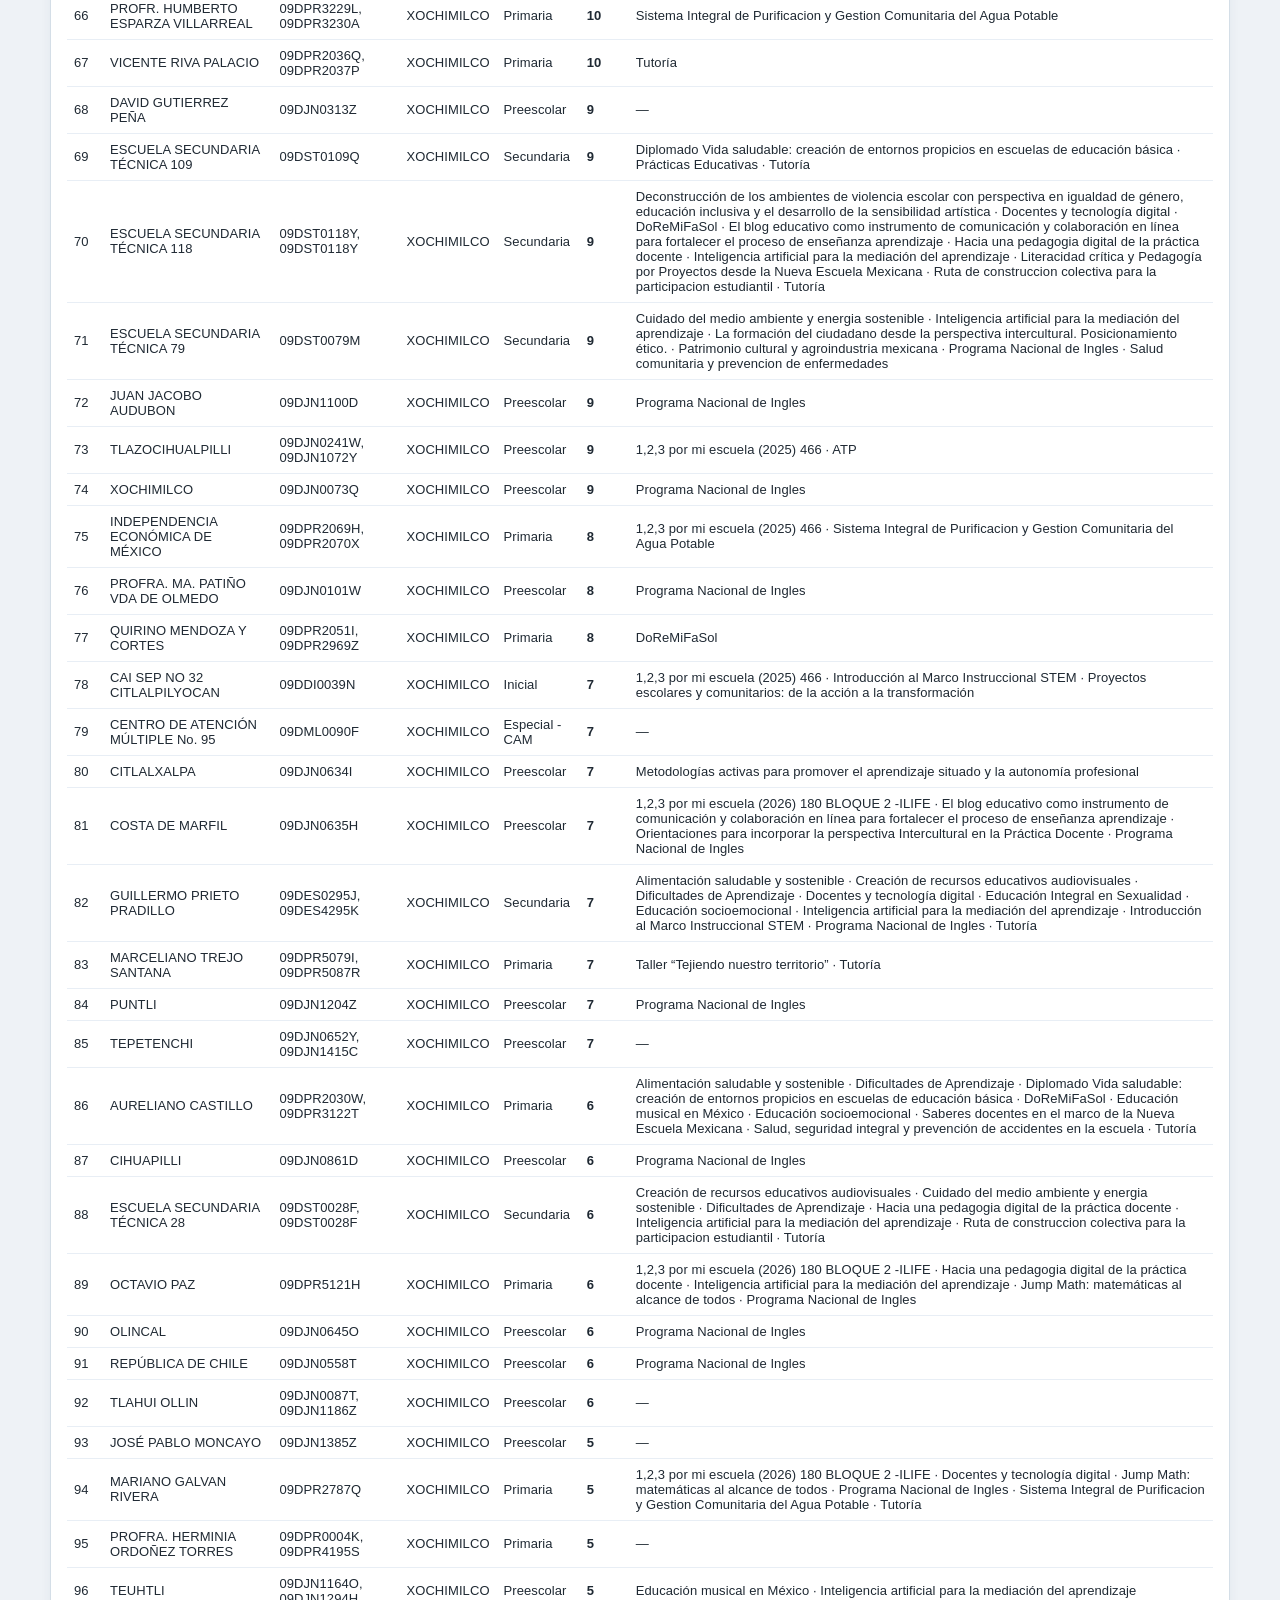
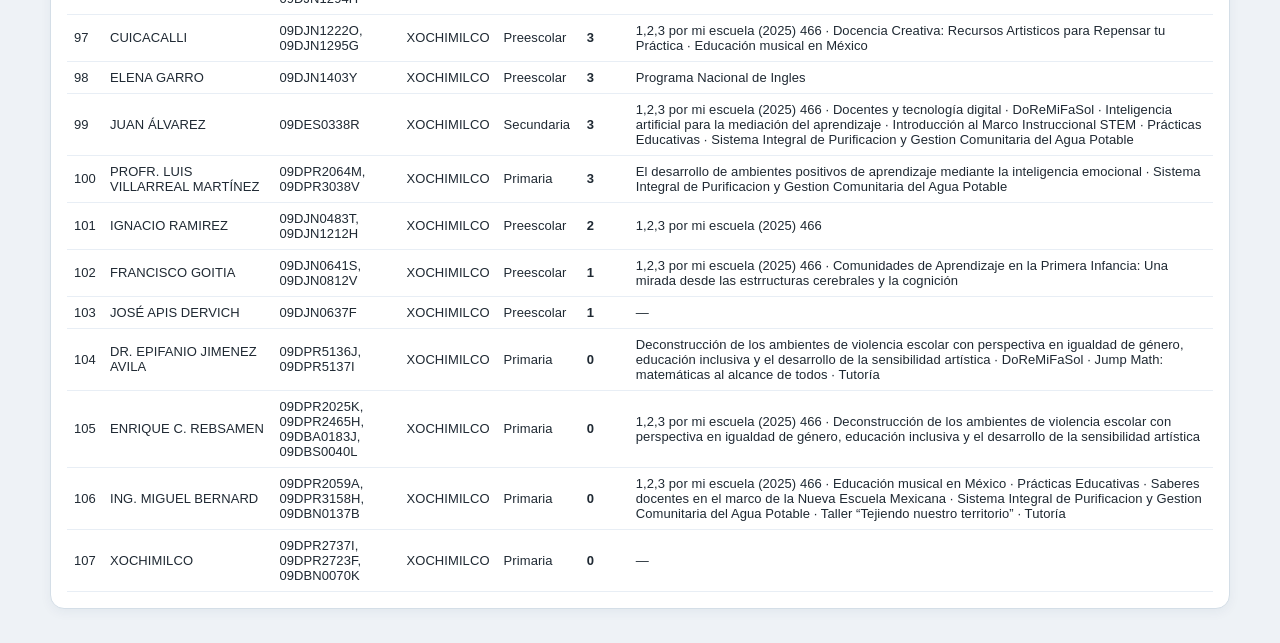
==== commit 4e4621a9: "V2PROGRAMAS" ====
--- a/estadisticas.html
+++ b/estadisticas.html
@@ -4,52 +4,38 @@
   <meta charset="utf-8">
   <meta name="viewport" content="width=device-width, initial-scale=1">
   <title>Estadísticas | Alcaldía Xochimilco</title>
-  <link rel="stylesheet" href="https://cdnjs.cloudflare.com/ajax/libs/font-awesome/6.7.2/css/all.min.css">
-  <link rel="stylesheet" href="style.css?v=20260731-1">
+  <link rel="stylesheet" href="style.css?v=20260818-1">
 </head>
 <body class="stats-page">
-  <header class="topbar stats-topbar">
-    <div class="brand">
-      <div class="brand-icon" aria-hidden="true"><i class="fa-solid fa-chart-column"></i></div>
-      <div class="brand-text"><h1>Estadísticas de infraestructura educativa Alcaldía Xochimilco</h1><p>Resumen institucional de la selección activa del visor</p></div>
-    </div>
-    <nav class="topbar-actions"><a class="topbar-button" href="index.html"><i class="fa-solid fa-map-location-dot" aria-hidden="true"></i><span>Volver al visor</span></a></nav>
-  </header>
   <main class="stats-container">
     <header class="stats-header">
-      <div><span class="panel-kicker">Consulta estadística</span><h1>Resumen de infraestructura educativa</h1><p>La página conserva el tema y los filtros activos del visor, pero también permite modificarlos aquí.</p></div>
+      <div><h1>Estadísticas del visor — Alcaldía Xochimilco</h1><p>El resultado conserva el cruce de Programas, Mejoras y Mantenimiento seleccionado en el mapa.</p></div>
+      <a href="index.html">Volver al visor</a>
     </header>
-
     <section class="stats-filter-panel">
-      <h2>Filtros de consulta</h2>
+      <h2>Filtros generales</h2>
       <div class="stats-filter-grid">
-        <div><label for="stTema">Información</label><select id="stTema"><option value="mantenimiento">Atención de Revisión Diagnóstico</option><option value="fam_regular">FAM Regular 2025</option><option value="programa_123">1, 2, 3 por mi Escuela</option><option value="fam_potenciado">FAM Potenciado 2025</option><option value="fam_reforzamiento">FAM Reforzamiento estructural</option><option value="ambas">Ambas mejoras</option><option value="obs_fractura">Revisión por cercanía a fracturamiento</option><option value="obs_subsidencia">Seguimiento por subsidencia alta</option><option value="obs_combinada">Observación territorial combinada</option></select></div>
+        <div><label for="stAlcaldia">Alcaldía</label><select id="stAlcaldia"><option value="">Todas</option></select></div>
         <div><label for="stNivel">Nivel educativo</label><select id="stNivel"><option value="">Todos</option></select></div>
-        
-        <div><label for="stNecesidad">Variable de mantenimiento</label><select id="stNecesidad"><option value="">Todas</option></select></div>
         <div><label for="stCCT">CCT</label><input id="stCCT" type="search" placeholder="Buscar CCT"></div>
         <div><label for="stNombre">Escuela</label><input id="stNombre" type="search" placeholder="Buscar nombre"></div>
-        <div class="stats-actions"><button id="stAplicar">Aplicar</button><button id="stLimpiar" class="secondary">Limpiar</button></div>
+        <div class="stats-actions"><button id="stLimpiar" class="secondary">Limpiar filtros generales</button></div>
       </div>
     </section>
-
-    <p id="statsContext" class="stats-context"></p>
+    <section class="stats-filter-panel"><h2>Cruce activo</h2><p id="statsContext" class="stats-context">Cargando selección…</p><div id="statsTags" class="popup-flags"></div></section>
     <section class="cards">
-      <div class="card"><span id="stLabelTotal">Escuelas</span><strong id="stTotal">0</strong></div>
-      <div class="card"><span id="stLabelMax">Mayor número de necesidades</span><strong id="stMax">0</strong></div>
-      <div class="card"><span id="stLabelAux1">Alcaldías</span><strong id="stAux1">0</strong></div>
-      <div class="card"><span id="stLabelAux2">Proporción</span><strong id="stAux2">0%</strong></div>
+      <div class="card"><span>Escuelas del resultado</span><strong id="stTotal">0</strong></div>
+      <div class="card"><span>Mayor número de atenciones</span><strong id="stMax">0</strong></div>
+      <div class="card"><span>Alcaldías representadas</span><strong id="stAux1">0</strong></div>
+      <div class="card"><span>Promedio del índice</span><strong id="stAux2">0</strong></div>
     </section>
-
     <section class="grid-two">
-      <div class="table-panel"><h2 id="distributionTitle">Distribución de la selección</h2><table><thead><tr><th>Categoría</th><th>Escuelas</th><th>Proporción</th></tr></thead><tbody id="tablaDistribucion"></tbody></table></div>
-      <div class="table-panel"><h2>Resultados por nivel educativo</h2><table><thead><tr><th>Nivel</th><th>Escuelas</th><th>Mayor número de necesidades</th></tr></thead><tbody id="tablaNivel"></tbody></table></div>
+      <div class="table-panel"><h2>Distribución de atención</h2><table><thead><tr><th>Clasificación</th><th>Escuelas</th><th>Proporción</th></tr></thead><tbody id="tablaDistribucion"></tbody></table></div>
+      <div class="table-panel"><h2>Resultados por nivel educativo</h2><table><thead><tr><th>Nivel</th><th>Escuelas</th><th>Mayor índice</th></tr></thead><tbody id="tablaNivel"></tbody></table></div>
     </section>
-
-    <section class="table-panel"><h2>Resultados por alcaldía</h2><table><thead><tr><th>Alcaldía</th><th>Escuelas</th><th>Mayor número de necesidades</th><th>Con reforzamiento</th><th>Proporción</th></tr></thead><tbody id="tablaAlcaldia"></tbody></table></section>
-    <section class="table-panel"><h2 id="rankingTitle">Escuelas de la selección</h2><table><thead><tr><th>#</th><th>Escuela</th><th>CCT</th><th>Alcaldía</th><th>Nivel</th><th>Necesidades</th><th>Información seleccionada</th></tr></thead><tbody id="tablaRanking"></tbody></table></section>
+    <section class="table-panel"><h2>Resultados por alcaldía</h2><table><thead><tr><th>Alcaldía</th><th>Escuelas</th><th>Mayor índice</th><th>Con reforzamiento</th><th>Proporción</th></tr></thead><tbody id="tablaAlcaldia"></tbody></table></section>
+    <section class="table-panel"><h2>Escuelas del resultado</h2><table><thead><tr><th>#</th><th>Escuela</th><th>CCT</th><th>Alcaldía</th><th>Nivel</th><th>Índice</th><th>Programas / proyectos</th></tr></thead><tbody id="tablaRanking"></tbody></table></section>
   </main>
-  <footer class="footer stats-footer"><span>Visor integral de infraestructura educativa Alcaldía Xochimilco</span><span>Estadísticas por alcaldía · Ciudad de México</span></footer>
-    <script src="estadisticas.js?v=20260731-1"></script>
+  <script src="estadisticas.js?v=20260818-1"></script>
 </body>
 </html>
--- a/style.css
+++ b/style.css
@@ -18,7 +18,7 @@
 .topbar p{margin:5px 0 0;font-size:12.5px;color:#52677a;max-width:800px;line-height:1.45}
 .topbar a{color:var(--primary);text-decoration:none;font-size:14px;font-weight:700;border:1px solid var(--border);border-radius:8px;padding:8px 12px;background:#fff}
 
-.layout{height:calc(100vh - 76px);display:grid;grid-template-columns:340px 1fr;transition:grid-template-columns .2s ease}
+.layout{height:calc(100vh - 88px);display:grid;grid-template-columns:340px 1fr;transition:grid-template-columns .2s ease}
 .layout.sidebar-collapsed{grid-template-columns:0 1fr}
 .sidebar{overflow:auto;padding:14px;border-right:1px solid var(--border);background:#eef3f7;transition:transform .2s ease;z-index:900}
 .layout.sidebar-collapsed .sidebar{transform:translateX(-100%);padding:0;border-right:0;overflow:hidden}
@@ -52,7 +52,7 @@
 .kpis div{border:1px solid var(--border);border-radius:10px;padding:8px;text-align:center;background:#f8fafc}
 .kpis strong{display:block;font-size:20px;color:var(--primary)}.kpis span{font-size:11px;color:var(--muted)}
 
-.maparea{position:relative;min-width:0}#map{height:100%;width:100%}
+.maparea{position:relative;min-width:0;overflow:hidden}#map{height:100%;width:100%}
 .legend{position:absolute;left:14px;bottom:18px;background:#fff;border:1px solid var(--border);border-radius:10px;padding:10px;box-shadow:var(--shadow);z-index:800;min-width:190px;font-size:12px}
 .extra-legend{bottom:188px;min-width:210px}
 .legend-head{display:flex;align-items:center;justify-content:space-between;gap:10px;margin-bottom:8px}.legend button{width:24px;height:24px;padding:0;line-height:24px;border-radius:6px}
@@ -135,368 +135,43 @@
 .stats-header{padding-bottom:16px;border-bottom:1px solid #d7e0e9}
 @media(max-width:900px){.topbar{padding:12px 16px}.topbar nav{width:100%}.topbar nav a{justify-content:center;width:100%}}
 
-/* Diseño institucional basado en SIGPE-CDMX */
-:root{
-  --blue:#0f4c81;
-  --blue-dark:#0b3559;
-  --blue-soft:#eaf3fb;
-  --text:#243447;
-  --muted:#6b7a8c;
-  --line:#dbe3ee;
-  --bg:#eef2f7;
-  --white:#fff;
-  --primary:#0f4c81;
-  --primary-dark:#0b3559;
-  --border:#dbe3ee;
-  --panel:#fff;
-  --shadow:0 8px 24px rgba(15,76,129,.12);
-}
+.problematica-block{margin-top:12px;padding:12px;border-left:4px solid #b91c1c;background:#fff7f7;border-radius:8px}.problematica-block h4{margin:0 0 6px;color:#991b1b;font-size:13px}.problematica-block p{margin:0;line-height:1.5}.red-card{border-left:4px solid #b91c1c}.mini-tag.red{background:#fee2e2;color:#991b1b}
 
-html,body{height:100%}
-body{font-family:"Segoe UI",Arial,sans-serif;background:var(--bg);color:var(--text);letter-spacing:0}
-body:not(.stats-page){display:grid;grid-template-rows:72px minmax(0,1fr) 36px;overflow:hidden}
-button,input,select{font:inherit}
 
-.topbar{
-  min-height:72px;
-  height:72px;
-  padding:0 24px;
-  background:var(--blue);
-  color:#fff;
-  border:0;
-  display:flex;
-  align-items:center;
-  justify-content:space-between;
-  gap:18px;
-  box-shadow:0 3px 12px rgba(0,0,0,.16);
-  z-index:1100;
-}
-.brand,.topbar-actions{display:flex;align-items:center;gap:14px}
-.brand{min-width:0}
-.brand-icon{
-  flex:0 0 42px;
-  width:42px;
-  height:42px;
-  border-radius:10px;
-  background:rgba(255,255,255,.14);
-  display:grid;
-  place-items:center;
-  font-size:20px;
-}
-.brand-text{min-width:0}
-.brand-text h1,.topbar h1{margin:0;color:#fff;font-size:22px;font-weight:750;letter-spacing:0}
-.brand-text p,.topbar p{margin:3px 0 0;color:rgba(255,255,255,.85);font-size:12px;line-height:1.35;white-space:nowrap;overflow:hidden;text-overflow:ellipsis}
-.topbar .topbar-button,.topbar nav a{
-  min-height:40px;
-  padding:0 13px;
-  border:1px solid rgba(255,255,255,.34);
-  border-radius:9px;
-  background:rgba(255,255,255,.12);
-  color:#fff;
-  text-decoration:none;
-  display:flex;
-  align-items:center;
-  gap:8px;
-  font-size:13px;
-  font-weight:700;
-  box-shadow:none;
-}
-.topbar .topbar-button:hover,.topbar nav a:hover{background:rgba(255,255,255,.2);border-color:rgba(255,255,255,.55);transform:none}
+/* Ajustes de interacción: filtros automáticos y controles de zoom */
+.buttons.single-action{display:block}
+.buttons.single-action .secondary{width:100%}
+.leaflet-top.leaflet-right{top:12px;right:12px}
+.leaflet-right .leaflet-control-zoom{margin-right:0;margin-top:0;border:1px solid var(--border);border-radius:10px;box-shadow:var(--shadow)}
+.leaflet-control-zoom a{color:#17324d!important;background:#fff!important}
+.leaflet-control-zoom a:hover{background:#eef4f8!important}
+@media(max-width:900px){.leaflet-top.leaflet-right{top:10px;right:10px}}
 
-.layout{
-  min-height:0;
-  height:auto;
-  display:grid;
-  grid-template-columns:330px minmax(0,1fr);
-  transition:grid-template-columns .22s ease;
-}
-.layout.sidebar-collapsed{grid-template-columns:0 minmax(0,1fr)}
-.sidebar{
-  min-width:0;
-  overflow:auto;
-  padding:0;
-  background:#fff;
-  border-right:1px solid var(--line);
-  transition:transform .22s ease;
-  z-index:900;
-}
-.layout.sidebar-collapsed .sidebar{transform:translateX(-100%);padding:0;border-right:0;overflow:hidden}
-.sidebar-head{
-  position:sticky;
-  top:0;
-  z-index:2;
-  min-height:68px;
-  margin:0;
-  padding:15px 18px;
-  background:#fff;
-  border-bottom:1px solid var(--line);
-  display:flex;
-  justify-content:space-between;
-  align-items:center;
-  gap:12px;
-  color:var(--text);
-}
-.sidebar-head strong{display:block;margin-top:2px;color:var(--text);font-size:19px}
-.panel-kicker{display:block;color:var(--muted);font-size:10px;font-weight:700;letter-spacing:.1em;text-transform:uppercase}
-.icon-button,.detail-panel .close{
-  width:36px;
-  height:36px;
-  padding:0;
-  border:0;
-  border-radius:8px;
-  background:var(--blue-soft);
-  color:var(--blue);
-  display:grid;
-  place-items:center;
-  line-height:1;
-}
-.icon-button:hover{background:#d8eafa;color:var(--blue-dark);transform:none}
-
-.panel{
-  margin:0;
-  padding:17px 18px;
-  background:#fff;
-  border:0;
-  border-bottom:1px solid var(--line);
-  border-radius:0;
-  box-shadow:none;
-}
-.panel h2{
-  margin:0 0 13px;
-  display:flex;
-  align-items:center;
-  gap:8px;
-  color:var(--blue);
-  font-size:15px;
-  font-weight:750;
-}
-.panel h2 i{width:16px;text-align:center}
-.panel label{color:#405267}
-label{font-size:12px}
-select,input{
-  padding:10px;
-  border:1px solid var(--line);
-  border-radius:8px;
-  background:#fff;
-  color:var(--text);
-}
-input:focus,select:focus{outline:none;border-color:#4f7da1;box-shadow:0 0 0 3px rgba(15,76,129,.12)}
-button{background:var(--blue);border-radius:8px}
-button:hover{background:var(--blue-dark);transform:none}
-button.secondary{background:#fff;color:var(--blue);border:1px solid var(--blue)}
-.mode-button{background:#f8fafc;color:var(--blue);border:1px solid var(--line)}
-.mode-button.active{background:var(--blue);color:#fff;border-color:var(--blue)}
-.hint{color:var(--muted);line-height:1.5}
-.checklist{border-color:var(--line);border-radius:9px;background:#fbfcfe}
-.checklist label{border-bottom-color:#edf1f5}
-.collapse-title{
-  border:0;
-  padding:0;
-  background:transparent;
-  color:var(--blue);
-  font-size:15px;
-  text-align:left;
-}
-.collapse-title>span:first-child{display:flex;align-items:center;gap:8px}
-.collapse-title:hover{background:transparent;color:var(--blue-dark)}
-.collapsible-body{padding-top:13px}
-.submenu-clear{border-color:var(--line);background:#f8fafc;color:var(--blue)}
-.submenu-clear:hover{background:var(--blue-soft);color:var(--blue-dark)}
-
-.kpis{gap:9px}
-.kpis div{
-  border:1px solid var(--line);
-  border-radius:10px;
-  padding:11px 8px;
-  background:#f8fafc;
-  text-align:left;
-}
-.kpis strong{font-size:20px;color:var(--blue)}
-.kpis span{display:block;margin-top:3px;color:var(--muted);line-height:1.25}
-
-.maparea{position:relative;min-width:0;min-height:0;height:100%;overflow:hidden;isolation:isolate}
-#map{position:absolute;inset:0;width:100%;height:100%;min-width:0;min-height:0;background:#dfe8ef}
-.map-status{
-  position:absolute;
-  left:50%;
-  bottom:16px;
-  transform:translateX(-50%);
-  z-index:500;
-  display:flex;
-  align-items:center;
-  gap:7px;
-  max-width:calc(100% - 440px);
-  padding:8px 14px;
-  border:1px solid var(--line);
-  border-radius:999px;
-  background:rgba(255,255,255,.95);
-  color:var(--text);
-  box-shadow:var(--shadow);
-  font-size:12px;
-  white-space:nowrap;
-}
-.legend{
-  left:14px;
-  bottom:18px;
-  min-width:205px;
-  padding:11px;
-  border:1px solid var(--line);
-  border-radius:10px;
-  background:rgba(255,255,255,.96);
-  box-shadow:var(--shadow);
-}
-.legend-head strong{color:var(--blue)}
-.legend button{background:var(--blue-soft);color:var(--blue)}
-.extra-legend{bottom:188px}
-.leaflet-control-layers{border:1px solid var(--line)!important;border-radius:10px!important;box-shadow:var(--shadow)!important}
-
-.detail-panel{
-  position:absolute;
-  top:0;
-  right:0;
-  bottom:0;
-  width:420px;
-  max-width:92vw;
-  max-height:none;
-  overflow:hidden;
-  padding:0;
-  background:#fff;
-  border:0;
-  border-left:1px solid var(--line);
-  border-radius:0;
-  box-shadow:-8px 0 24px rgba(0,0,0,.18);
-  z-index:1000;
-  transform:translateX(105%);
-  transition:transform .25s ease;
-}
-.detail-panel.open{transform:translateX(0)}
-.details-header{
-  min-height:74px;
-  padding:16px 18px;
-  background:var(--blue);
-  color:#fff;
-  display:flex;
-  align-items:center;
-  justify-content:space-between;
-  gap:12px;
-}
-.details-header .panel-kicker{color:rgba(255,255,255,.72)}
-.detail-panel .details-header h2{
-  margin:3px 0 0;
-  color:#fff;
-  font-size:18px;
-  line-height:1.25;
-}
-.detail-panel .close{
-  position:static;
-  flex:0 0 36px;
-  background:rgba(255,255,255,.14);
-  color:#fff;
-}
-.detail-panel .close:hover{background:rgba(255,255,255,.22)}
-.detail-content{height:calc(100% - 74px);padding:18px;overflow:auto}
-.detail-content dl{grid-template-columns:135px minmax(0,1fr);gap:9px 12px}
-.detail-content dt{color:var(--muted)}
-.detail-tabs{border-bottom:1px solid var(--line);padding-bottom:10px}
-.tab-btn{background:#f1f5f9;color:#475569}
-.tab-btn.active{background:var(--blue);color:#fff}
-.info-card,.muted-box{border-color:var(--line);background:#f8fafc}
-
-.show-sidebar{
-  left:12px;
-  top:84px;
-  z-index:1050;
-  display:flex;
-  align-items:center;
-  gap:7px;
-  border:1px solid var(--line);
-  background:#fff;
-  color:var(--blue);
-  box-shadow:var(--shadow);
-}
-.show-sidebar:hover{background:var(--blue-soft);color:var(--blue-dark)}
-.footer{
-  min-height:36px;
-  background:var(--blue);
-  color:#fff;
-  padding:0 20px;
-  display:flex;
-  align-items:center;
-  justify-content:space-between;
-  gap:20px;
-  font-size:11px;
-}
-
-/* Página de estadísticas */
-.stats-page{
-  min-height:100vh;
-  height:100vh;
-  padding:0;
-  display:grid;
-  grid-template-rows:72px minmax(0,1fr) 36px;
-  overflow:hidden;
-}
-.stats-topbar{position:relative}
-.stats-container{width:100%;max-width:1380px;margin:0 auto;padding:20px;overflow:auto}
-.stats-header{
-  margin:0 0 16px;
-  padding:18px;
-  border:1px solid var(--line);
-  border-radius:12px;
-  background:#fff;
-  box-shadow:0 3px 12px rgba(15,76,129,.06);
-}
-.stats-header h1{margin:3px 0 0;color:var(--text);font-size:22px}
-.stats-filter-panel,.card,.table-panel{
-  border-color:var(--line);
-  border-radius:12px;
-  box-shadow:0 3px 12px rgba(15,76,129,.06);
-}
-.stats-filter-panel h2,.table-panel h2{color:var(--blue)}
-.card{background:#f8fafc}
-.card strong{color:var(--blue)}
-th{background:var(--blue-soft);color:var(--blue)}
-.bar span{background:var(--blue)}
-.stats-footer{position:relative}
-
-::-webkit-scrollbar{width:9px;height:9px}
-::-webkit-scrollbar-thumb{background:#c4d0dc;border-radius:10px}
-
-@media(max-width:1100px){
-  .layout{grid-template-columns:290px minmax(0,1fr)}
-  .map-status{max-width:70%}
-}
-@media(max-width:820px){
-  body:not(.stats-page){grid-template-rows:auto minmax(0,1fr) 34px}
-  .topbar{height:auto;min-height:72px;padding:10px 12px;gap:10px}
-  .brand-text p,.topbar-button span{display:none}
-  .layout,.layout.sidebar-collapsed{grid-template-columns:1fr}
-  .sidebar{
-    position:fixed;
-    left:0;
-    top:72px;
-    bottom:34px;
-    width:min(330px,90vw);
-    z-index:1200;
-    transform:translateX(0);
-    box-shadow:8px 0 24px rgba(0,0,0,.16);
-  }
-  .layout.sidebar-collapsed .sidebar{display:block;transform:translateX(-105%)}
-  .maparea{height:auto}
-  .detail-panel{width:min(420px,94vw)}
-  .map-status{max-width:86%;white-space:normal;text-align:center}
-  .footer{font-size:9px}
-  .footer span:last-child{display:none}
-  .show-sidebar{top:82px}
-  .stats-page{grid-template-rows:auto minmax(0,1fr) 34px}
-  .stats-container{padding:14px}
-}
-@media(max-width:600px){
-  .brand-text h1,.topbar h1{font-size:17px}
-  .brand-icon{width:38px;height:38px;flex-basis:38px}
-  .cards,.grid-two{grid-template-columns:1fr}
-  .stats-filter-grid{grid-template-columns:1fr}
-  .detail-panel{max-width:100%;width:100%}
-  .detail-content dl{grid-template-columns:1fr}
-  .detail-content dd{margin-bottom:5px}
-}
+/* Selección múltiple y cruces temáticos */
+.section-actions{display:grid;grid-template-columns:1fr 1fr;gap:7px;margin:9px 0}
+.compact-action{padding:7px 8px;font-size:11px;border:1px solid var(--primary)}
+.secondary-action{background:#f8fafc;color:#334155;border-color:#cbd5e1}
+.secondary-action:hover{background:#e2e8f0;color:#0f172a}
+.theme-checklist{display:grid;gap:2px}
+.theme-checklist .inline-check{padding:6px 7px;margin:0;border-radius:7px}
+.theme-checklist .inline-check:hover{background:#f1f5f9}
+.selection-counter{padding:7px 9px;margin:7px 0;color:#52677a;background:#f8fafc;border:1px solid #e2e8f0;border-radius:7px;font-size:11px}
+.selection-counter strong{color:var(--primary);font-size:14px}
+.program-checklist{max-height:430px;overflow:auto;border:1px solid var(--border);border-radius:9px;background:#fbfcfd}
+.program-group{border-bottom:1px solid #e5ebf1}
+.program-group:last-child{border-bottom:0}
+.program-group summary{display:flex;justify-content:space-between;gap:8px;padding:10px;cursor:pointer;color:#173b58;font-size:12px;font-weight:800;background:#f3f7fa}
+.program-group summary small{flex:0 0 auto;color:#64748b;font-weight:600}
+.program-group>div{padding:4px 7px}
+.program-option{align-items:flex-start;margin:0;padding:7px 5px;border-bottom:1px solid #eef2f6;font-weight:500;line-height:1.3}
+.program-option:last-child{border-bottom:0}
+.program-option span{min-width:0}
+.program-option em{display:block;margin-top:2px;color:#718096;font-size:10px;font-style:normal}
+.hidden-by-search{display:none!important}
+.cross-summary{margin:0 0 10px;padding:8px 9px;border-left:3px solid #1f4e79;background:#f2f7fb;border-radius:6px;color:#405467;font-size:11px;line-height:1.4}
+.map-status{position:absolute;left:50%;top:18px;z-index:1000;transform:translateX(-50%);padding:10px 14px;border:1px solid #cbd7e3;border-radius:9px;background:rgba(255,255,255,.96);box-shadow:var(--shadow);color:#17324d;font-size:12px;font-weight:700}
+.map-status.error{border-color:#fecaca;background:#fff7f7;color:#991b1b}
+.program-parent{margin-bottom:4px;color:#64748b;font-size:10px;font-weight:800;letter-spacing:.08em;text-transform:uppercase}
+.info-card dd{overflow-wrap:anywhere}
+.legend-body-truncated{max-height:250px;overflow:auto}
+@media(max-width:600px){.section-actions{grid-template-columns:1fr}.program-checklist{max-height:310px}}
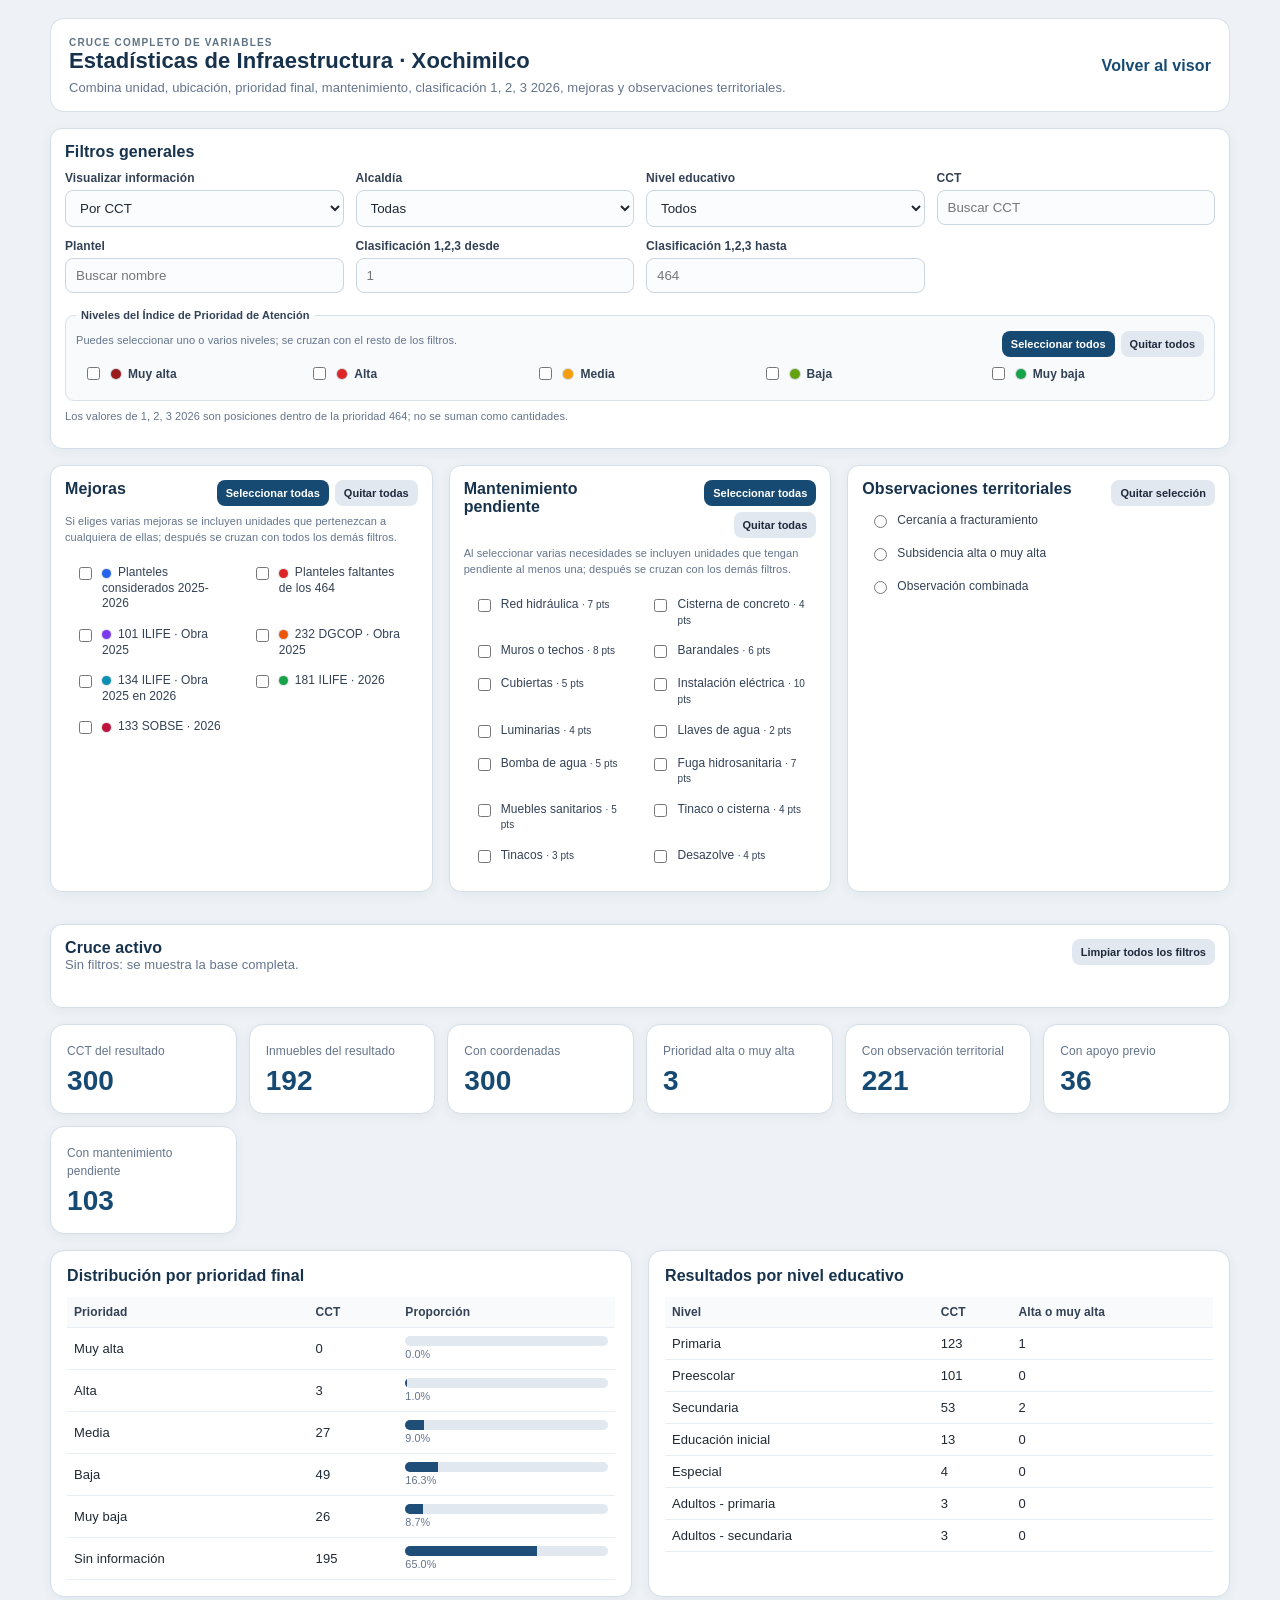
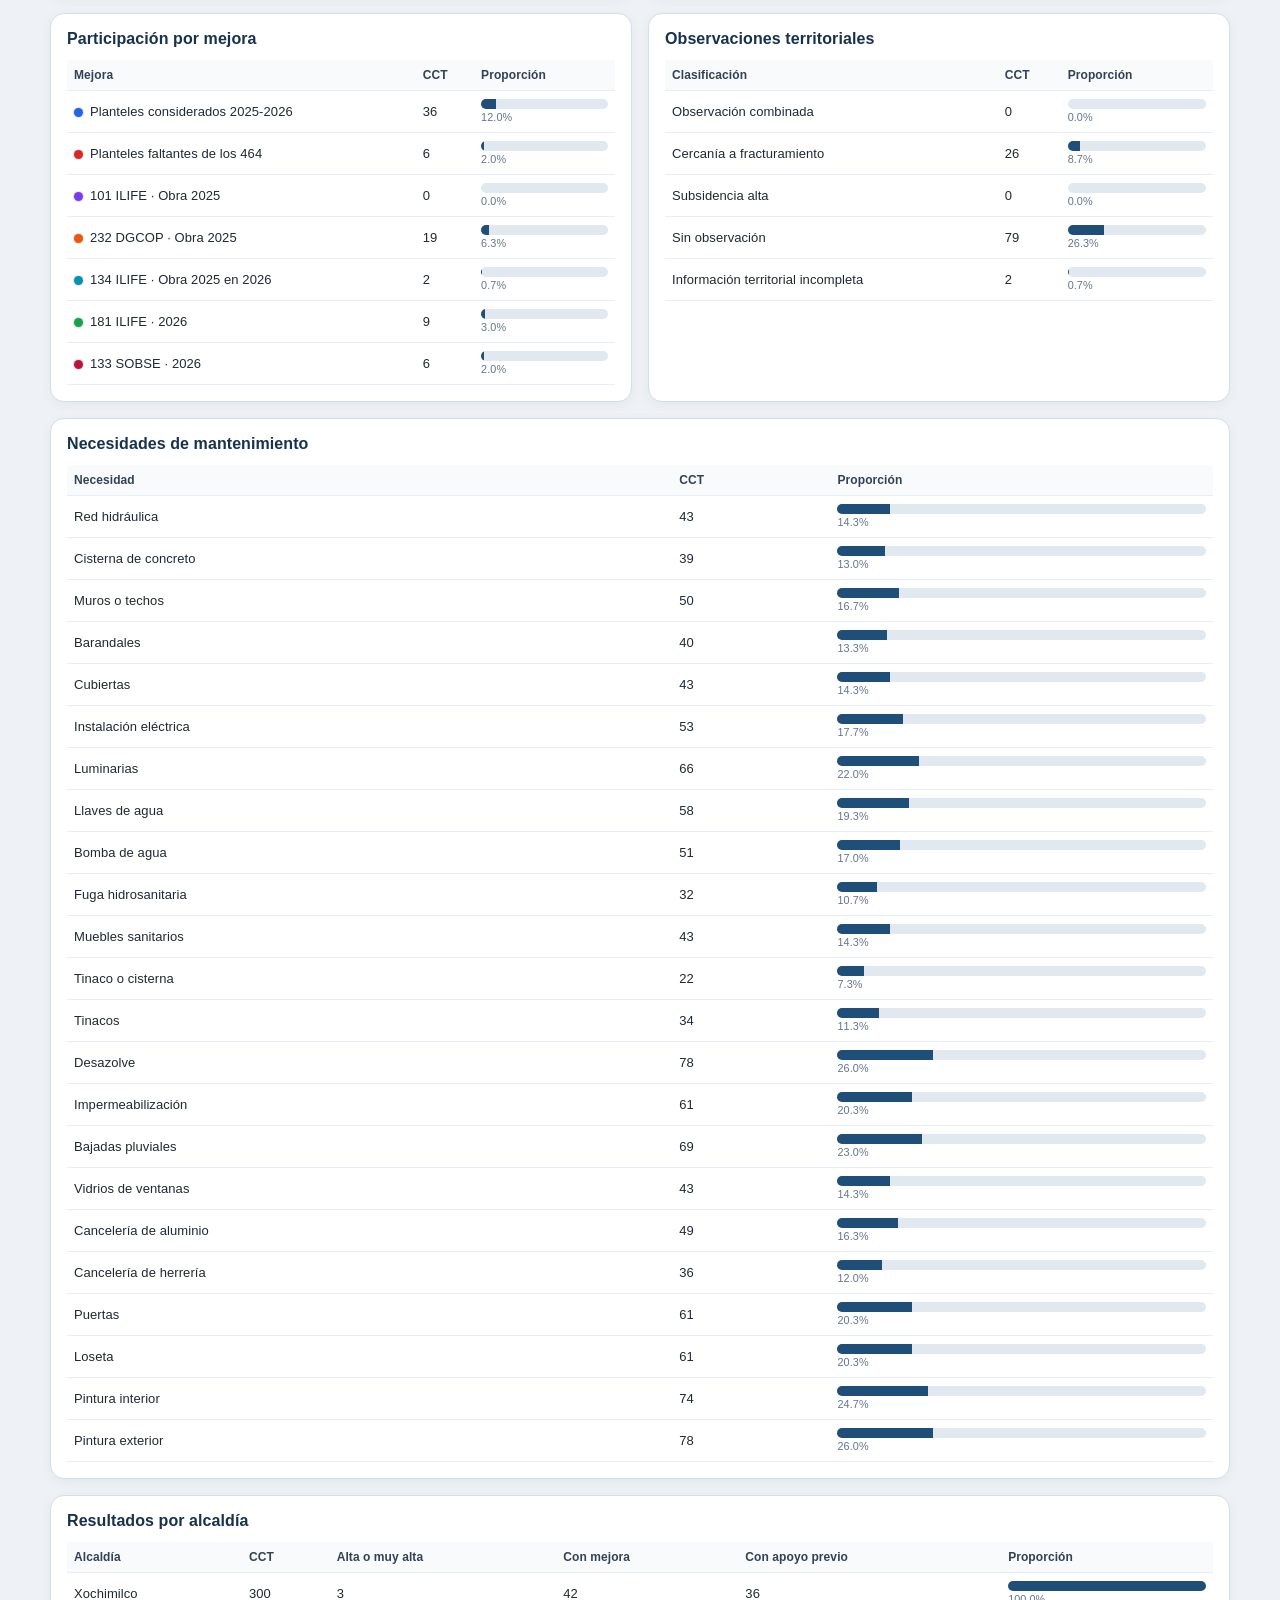
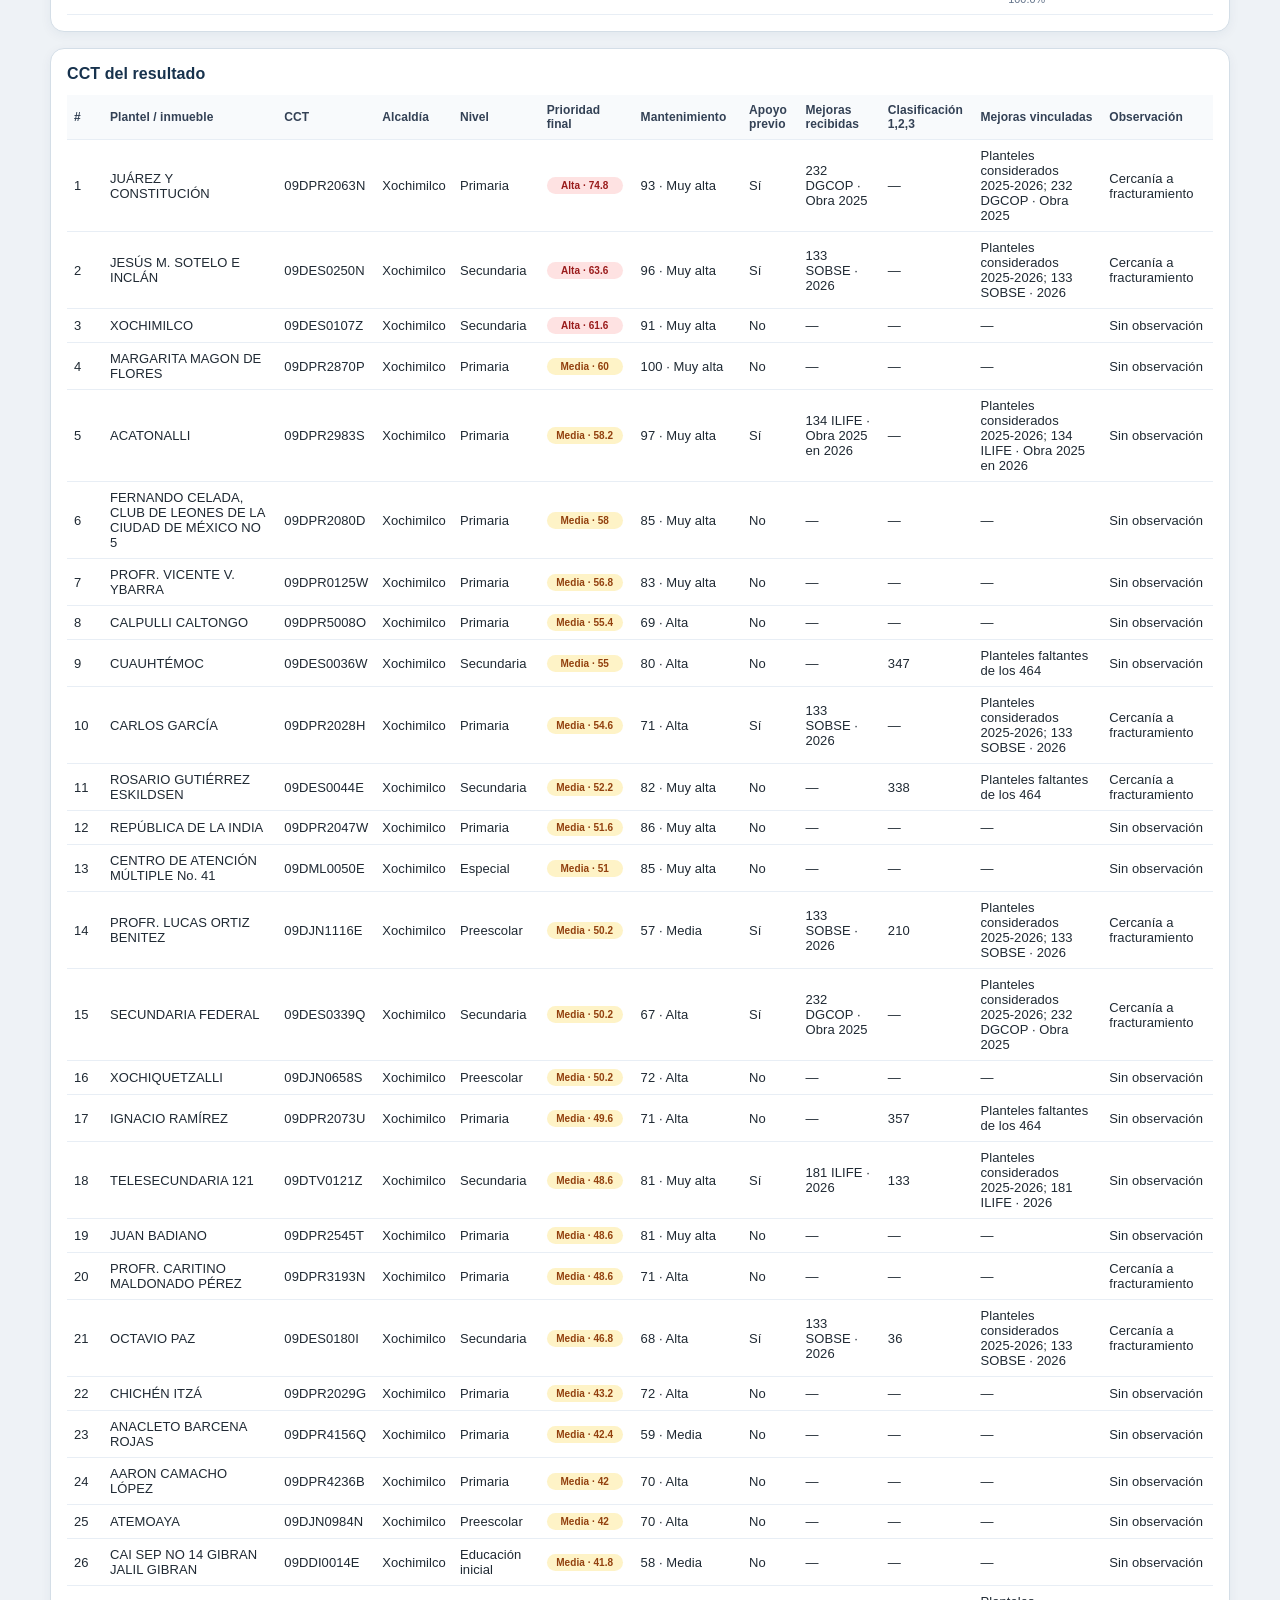
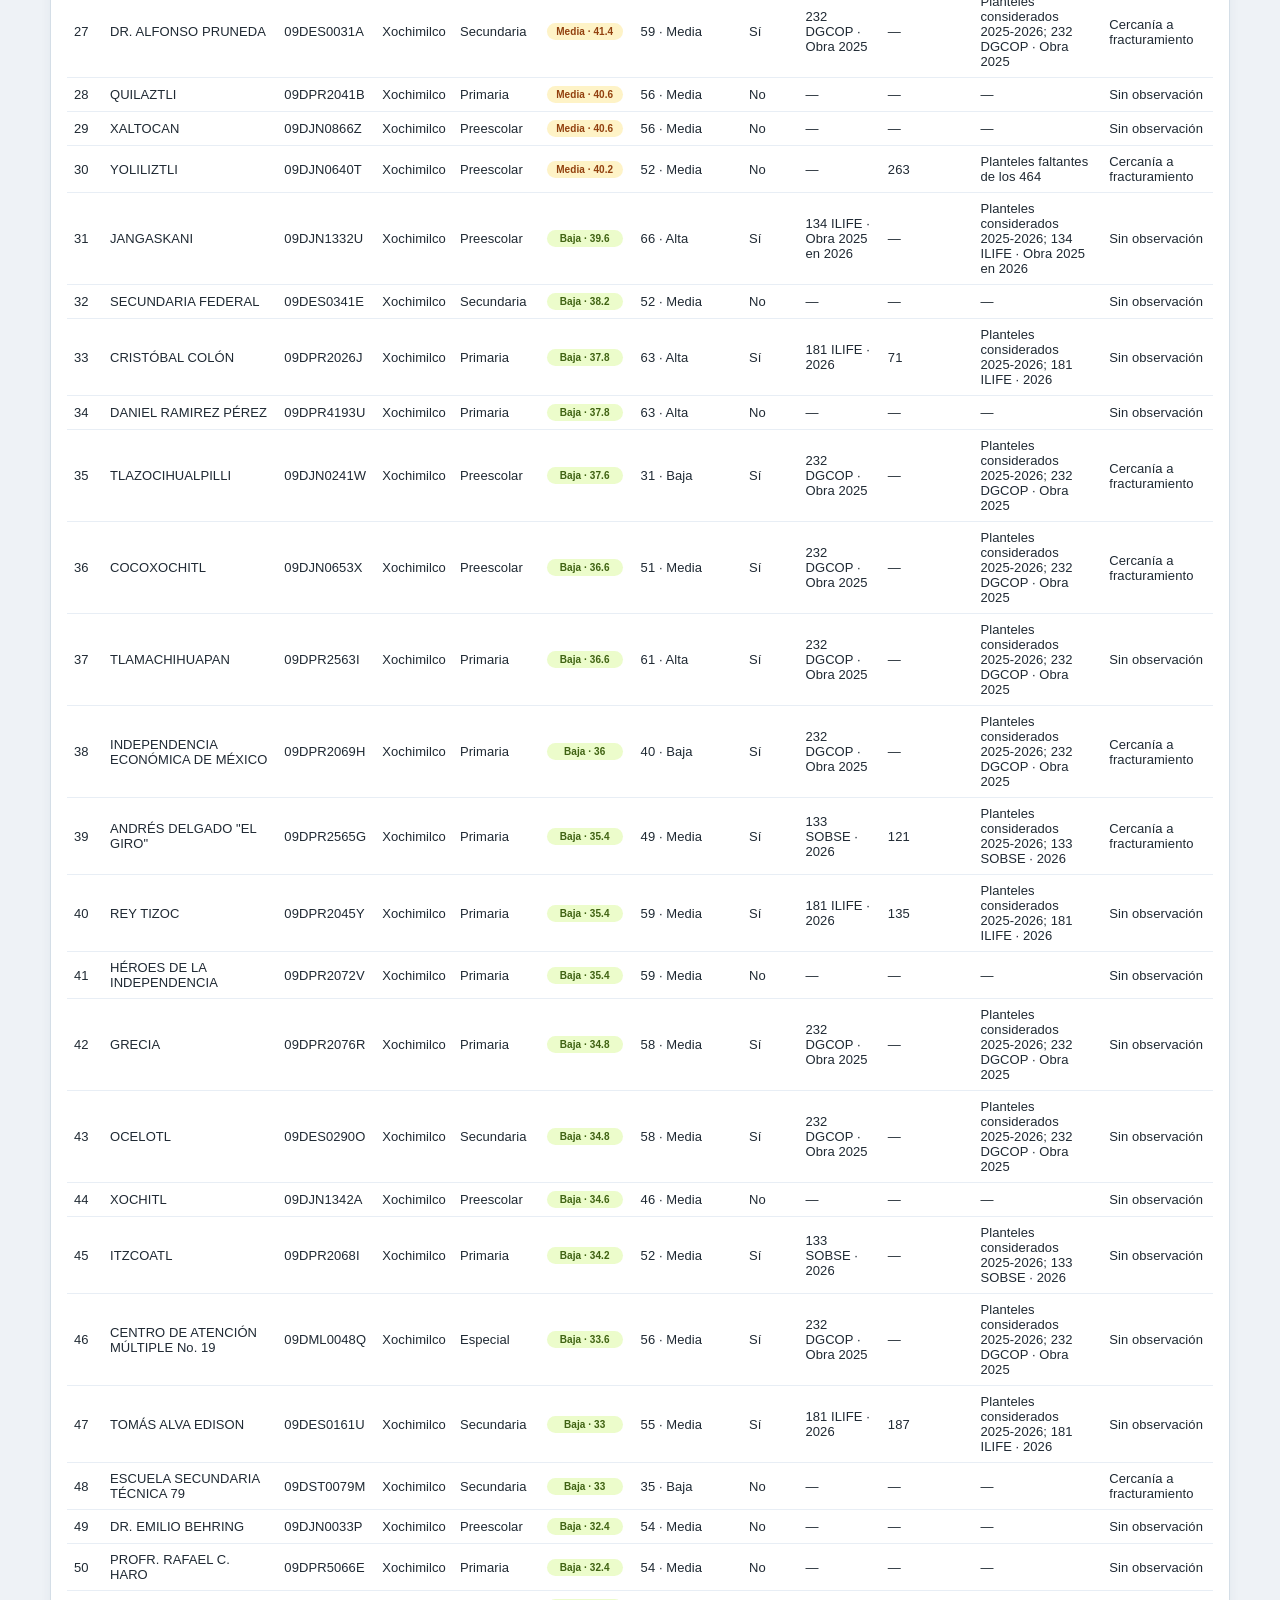
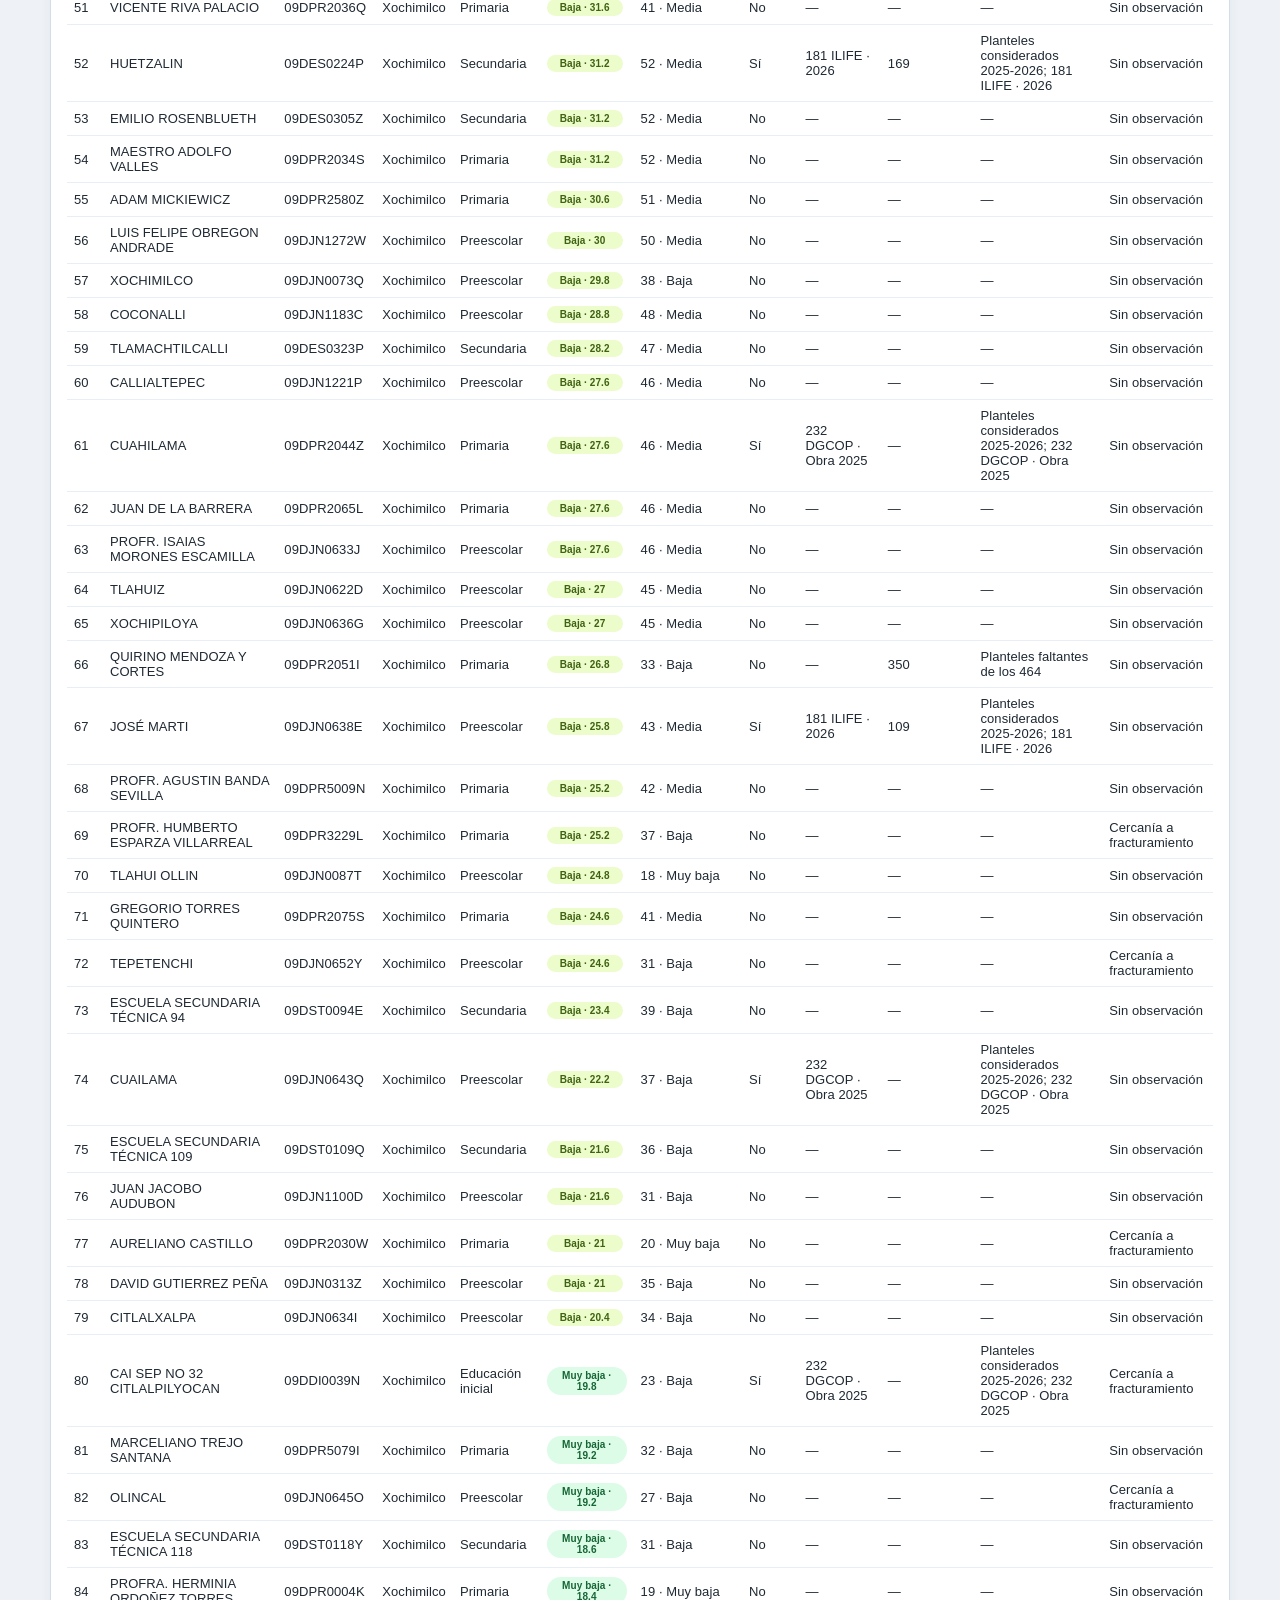
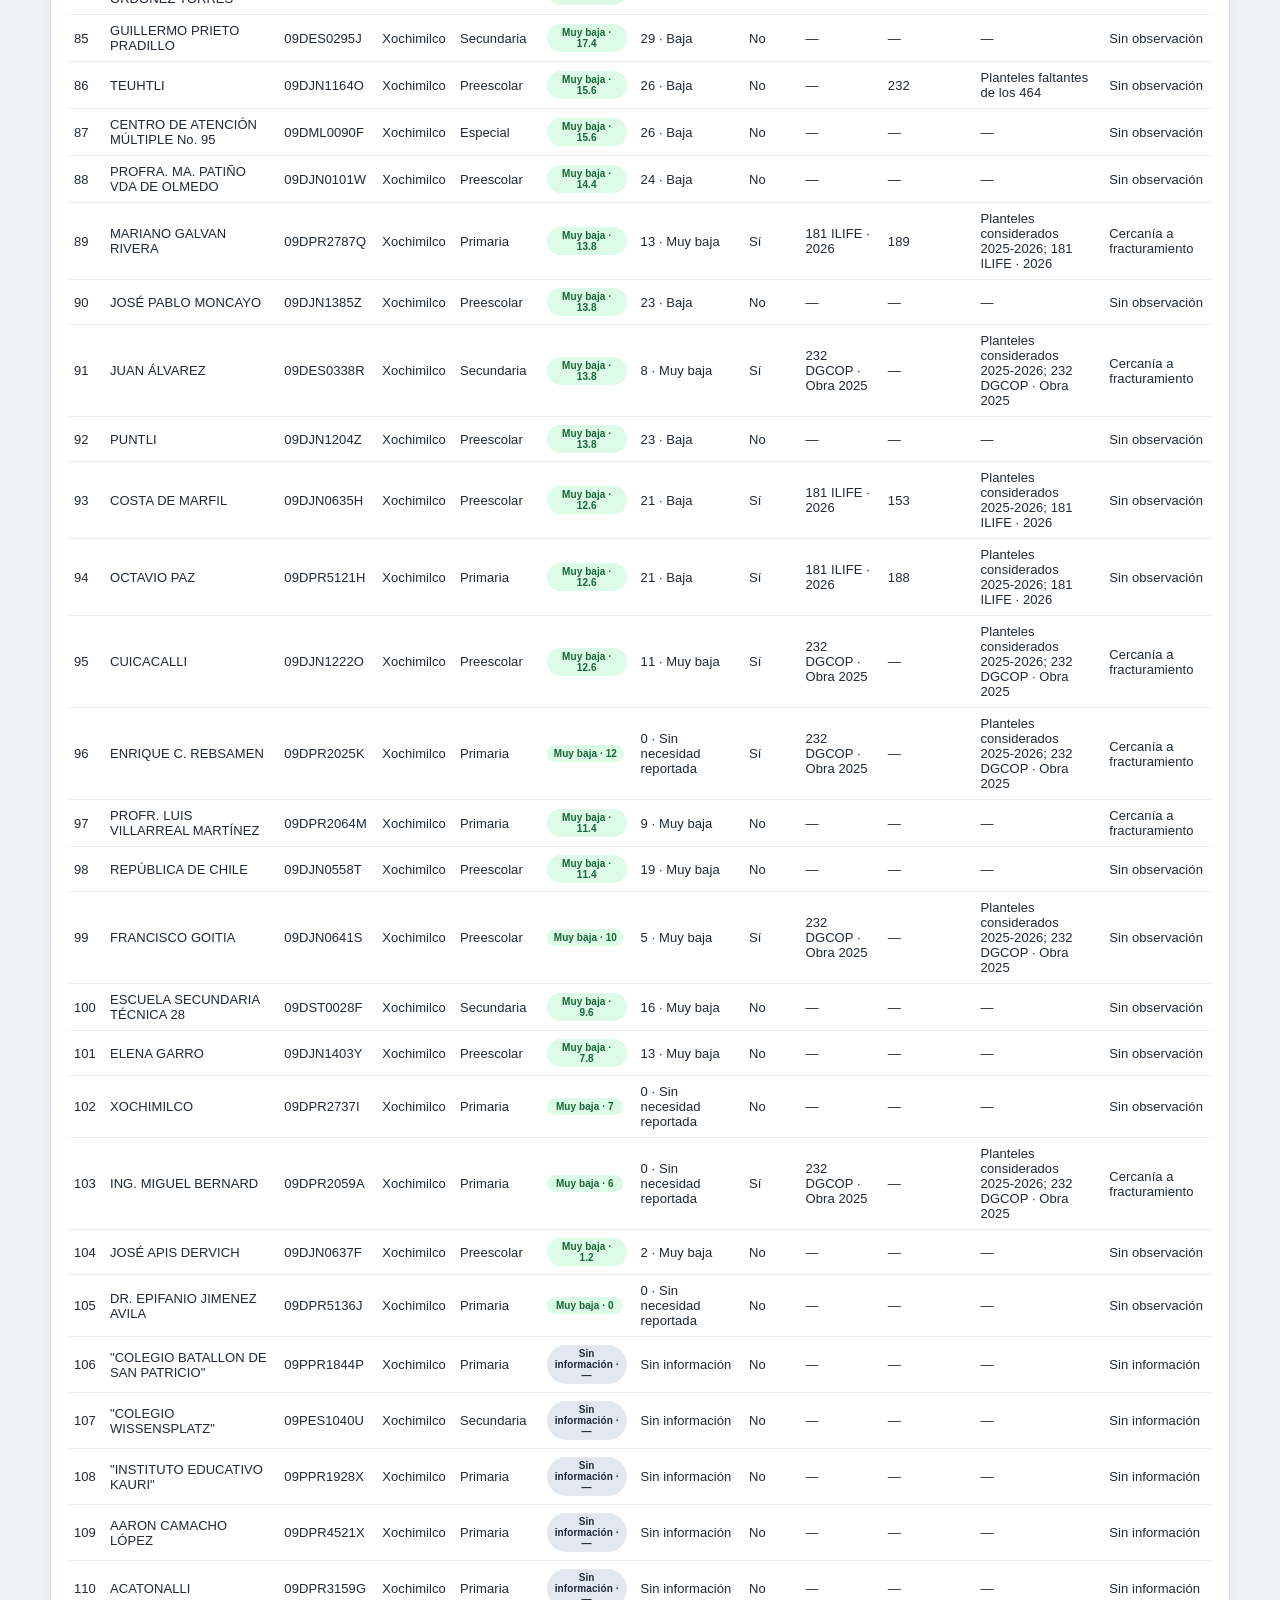
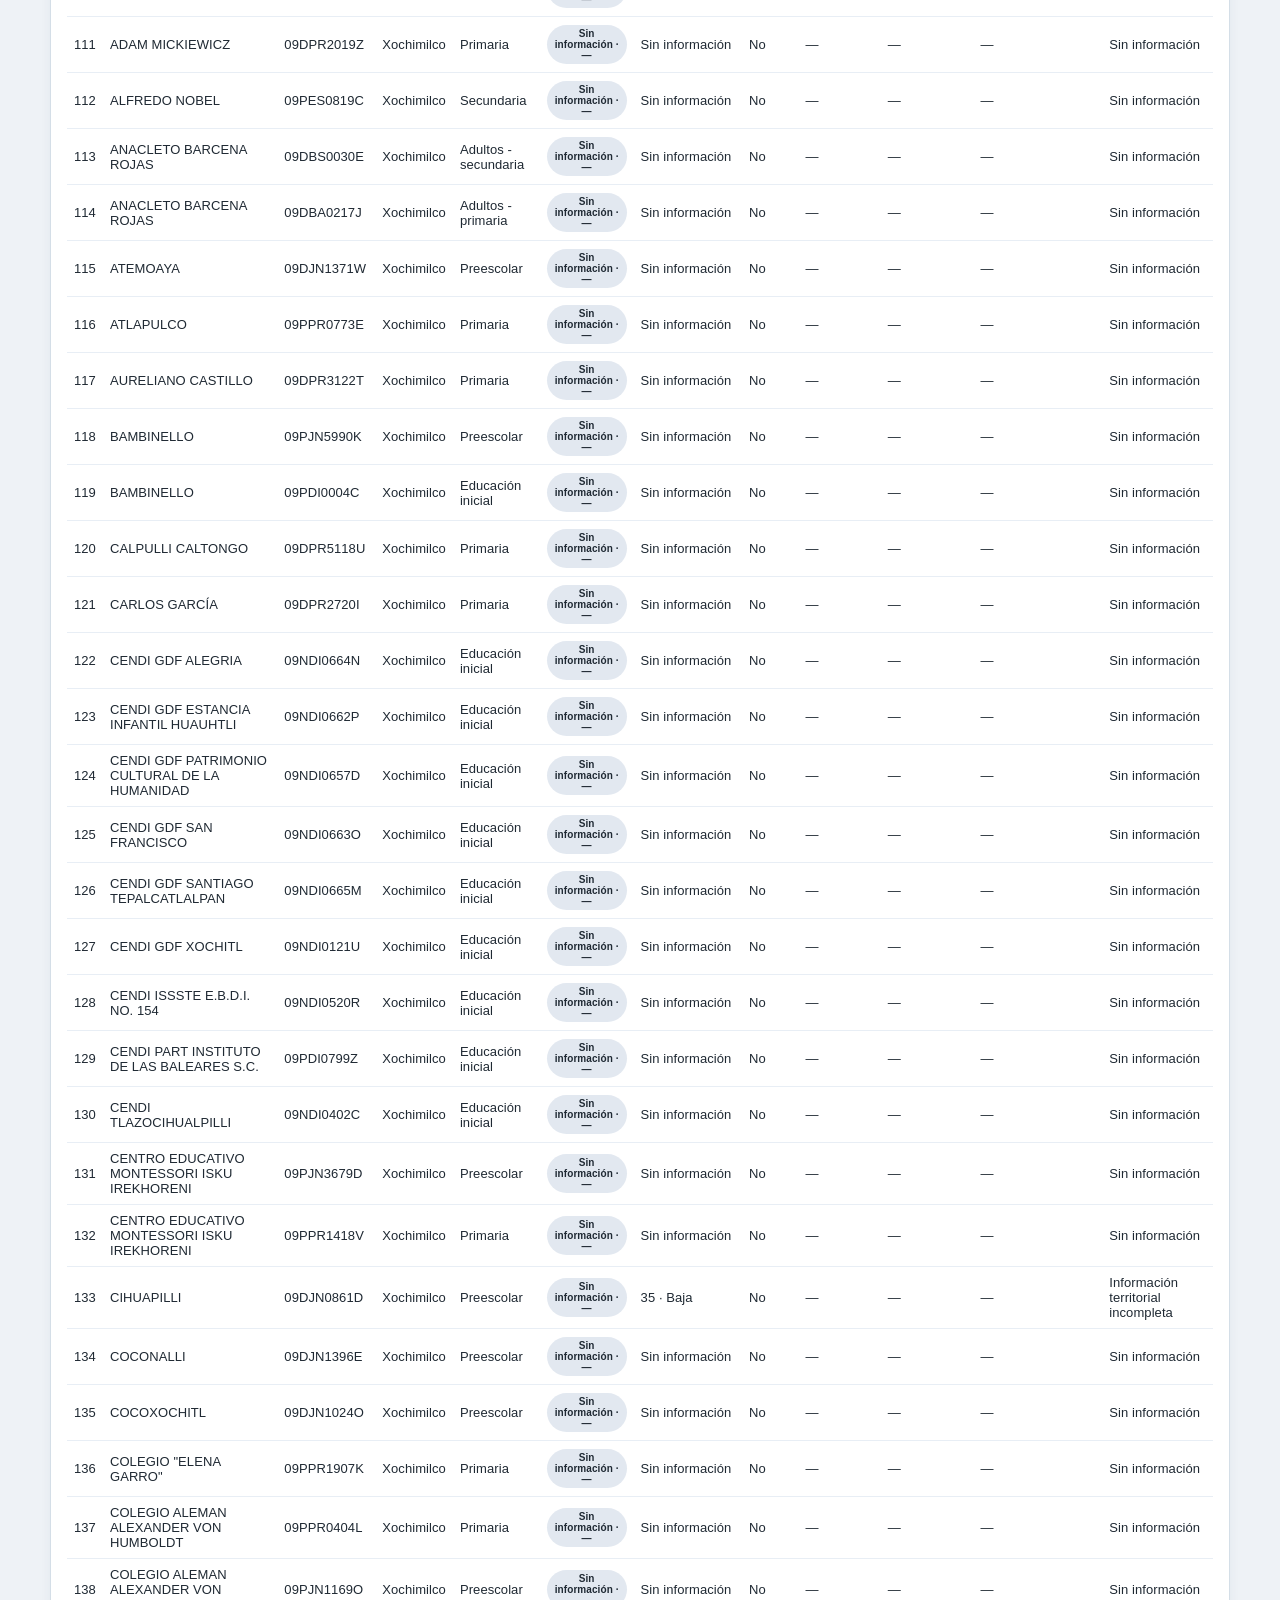
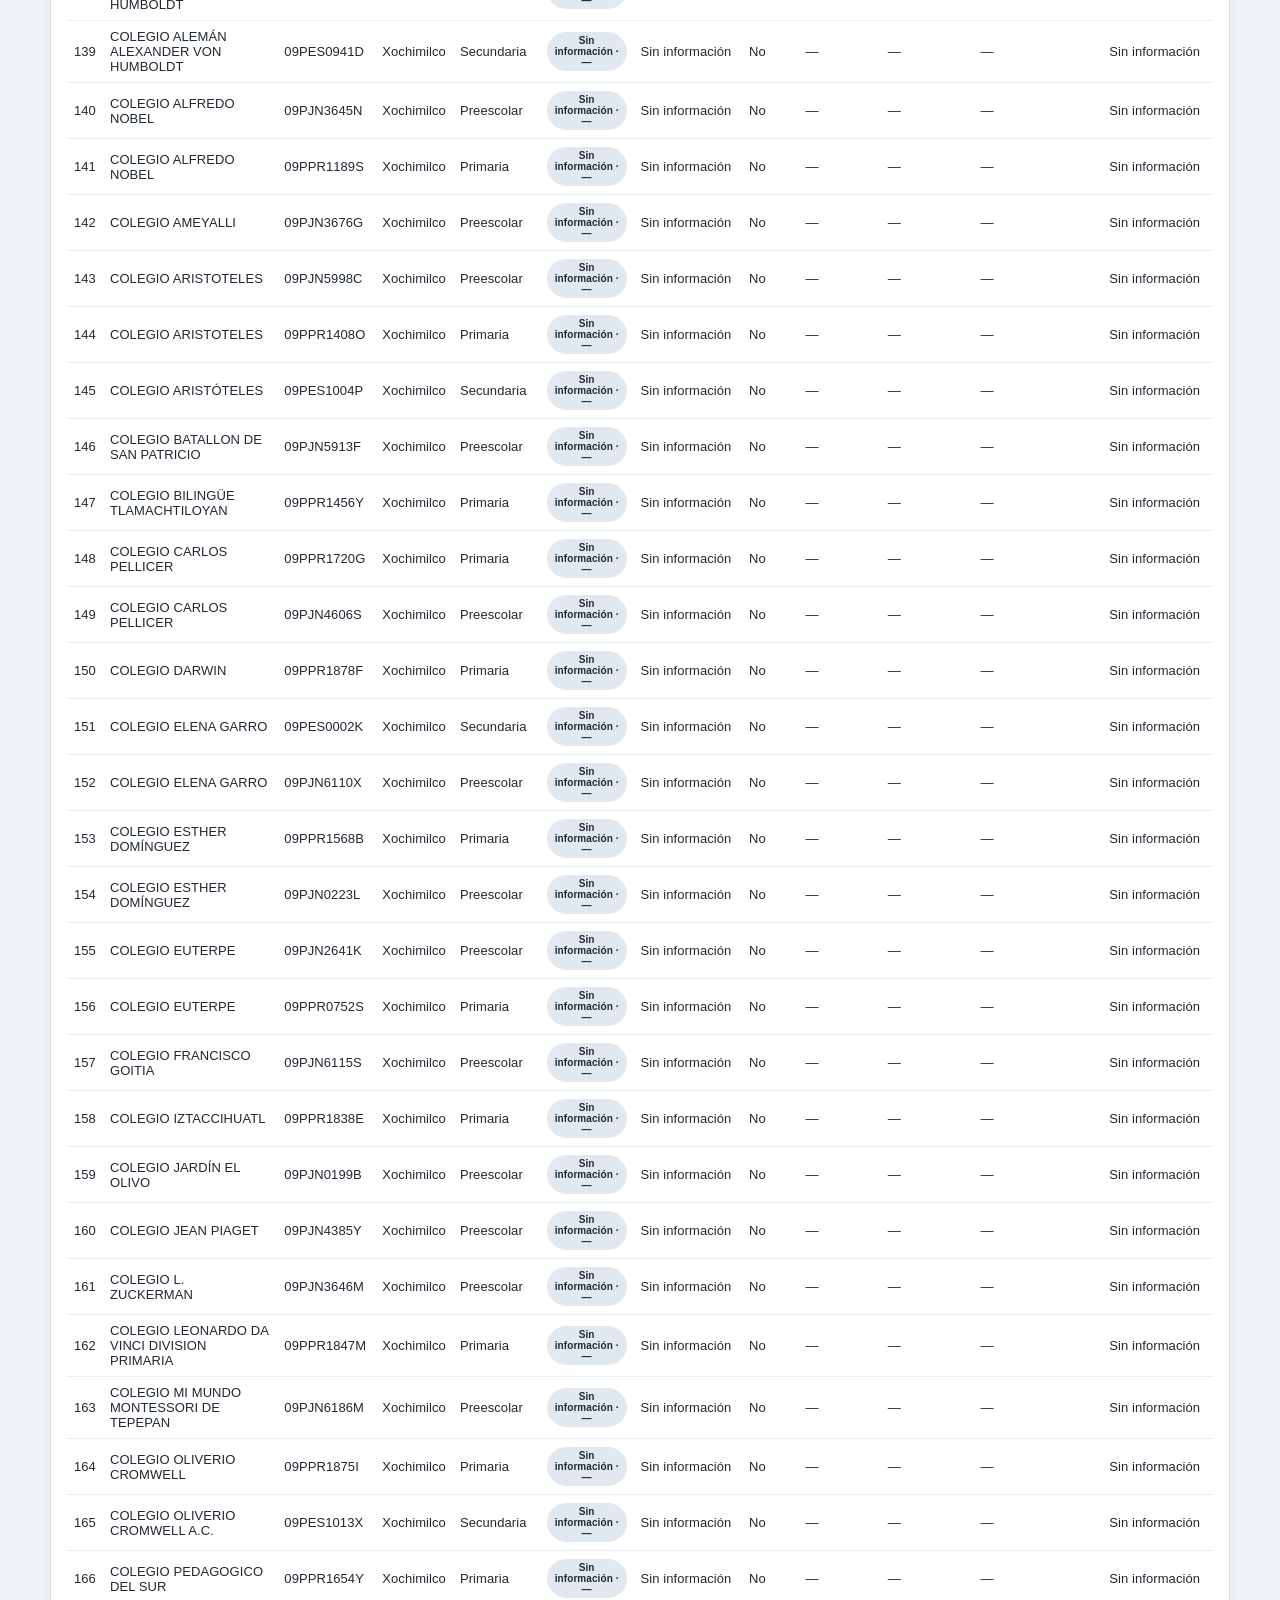
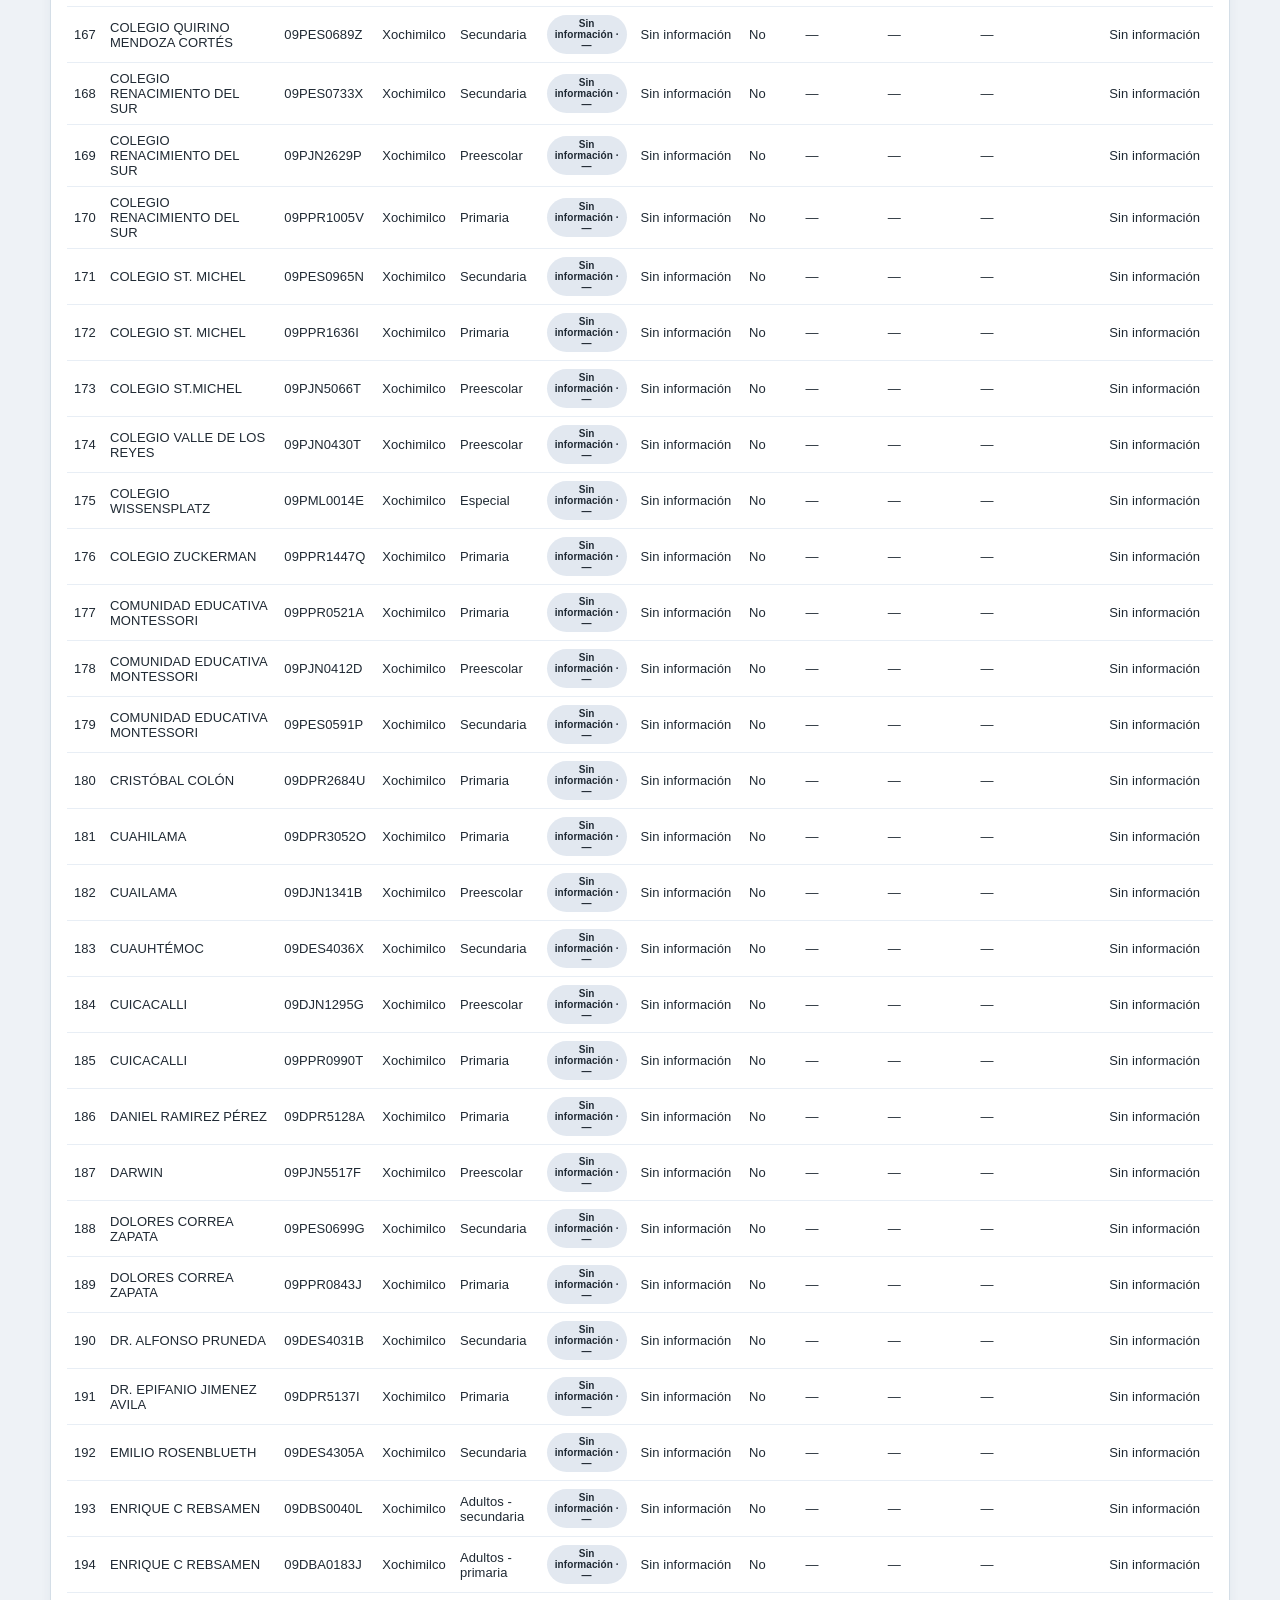
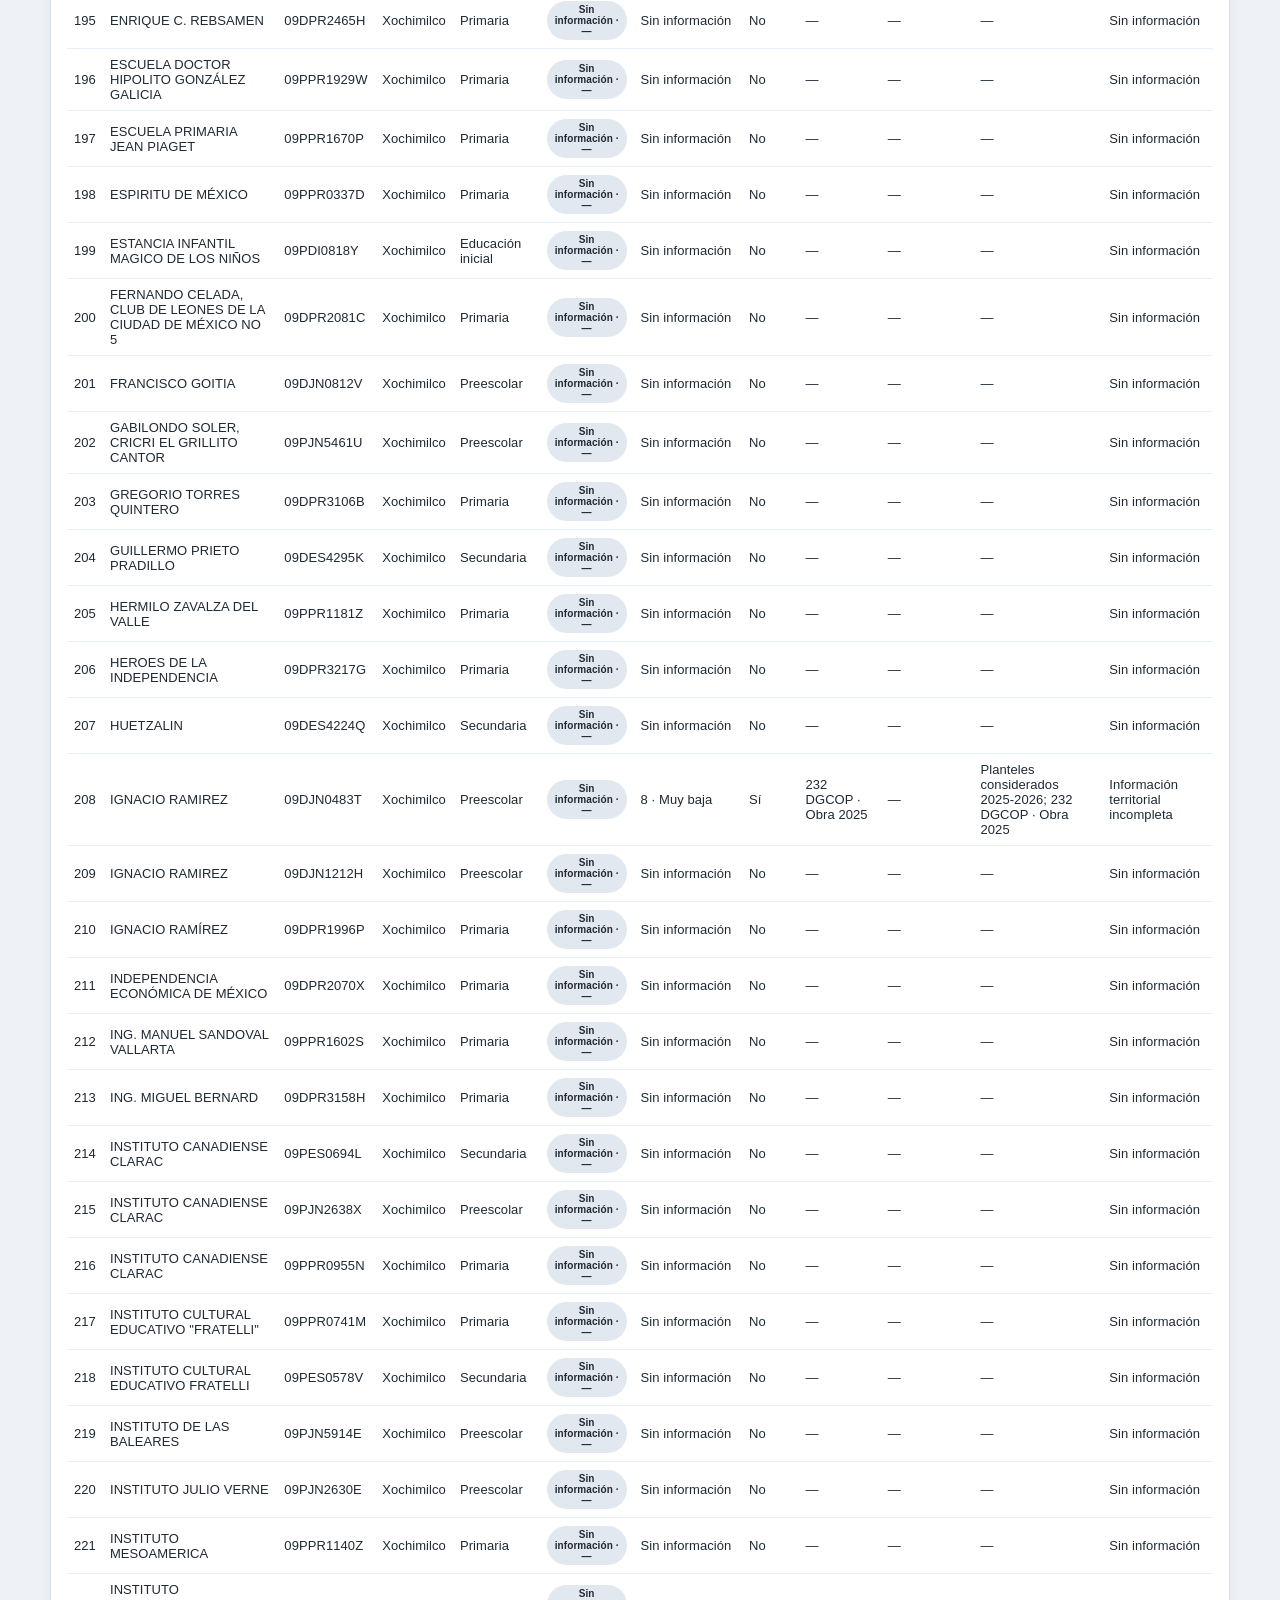
==== commit d1abef89: "joderrrrrrrrrr" ====
--- a/estadisticas.html
+++ b/estadisticas.html
@@ -3,39 +3,91 @@
 <head>
   <meta charset="utf-8">
   <meta name="viewport" content="width=device-width, initial-scale=1">
-  <title>Estadísticas | Alcaldía Xochimilco</title>
-  <link rel="stylesheet" href="style.css?v=20260818-1">
+  <title>Estadísticas | Índice de Prioridad de Atención</title>
+  <link rel="stylesheet" href="style.css?v=20260901-ipa">
 </head>
 <body class="stats-page">
   <main class="stats-container">
     <header class="stats-header">
-      <div><h1>Estadísticas del visor — Alcaldía Xochimilco</h1><p>El resultado conserva el cruce de Programas, Mejoras y Mantenimiento seleccionado en el mapa.</p></div>
+      <div><span class="eyebrow">Cruce completo de variables</span><h1>Estadísticas de Infraestructura · Xochimilco</h1><p>Combina unidad, ubicación, prioridad final, mantenimiento, clasificación 1, 2, 3 2026, mejoras y observaciones territoriales.</p></div>
       <a href="index.html">Volver al visor</a>
     </header>
+
     <section class="stats-filter-panel">
       <h2>Filtros generales</h2>
       <div class="stats-filter-grid">
+        <div><label for="stViewMode">Visualizar información</label><select id="stViewMode"><option value="cct" selected>Por CCT</option></select></div>
         <div><label for="stAlcaldia">Alcaldía</label><select id="stAlcaldia"><option value="">Todas</option></select></div>
         <div><label for="stNivel">Nivel educativo</label><select id="stNivel"><option value="">Todos</option></select></div>
         <div><label for="stCCT">CCT</label><input id="stCCT" type="search" placeholder="Buscar CCT"></div>
-        <div><label for="stNombre">Escuela</label><input id="stNombre" type="search" placeholder="Buscar nombre"></div>
-        <div class="stats-actions"><button id="stLimpiar" class="secondary">Limpiar filtros generales</button></div>
+        <div><label for="stNombre">Plantel</label><input id="stNombre" type="search" placeholder="Buscar nombre"></div>
+        <div><label for="stRankMin">Clasificación 1,2,3 desde</label><input id="stRankMin" type="number" min="1" max="464" placeholder="1"></div>
+        <div><label for="stRankMax">Clasificación 1,2,3 hasta</label><input id="stRankMax" type="number" min="1" max="464" placeholder="464"></div>
+      </div>
+      <fieldset class="priority-fieldset stats-priority-fieldset">
+        <legend>Niveles del Índice de Prioridad de Atención</legend>
+        <div class="stats-panel-head"><p class="stats-help">Puedes seleccionar uno o varios niveles; se cruzan con el resto de los filtros.</p><div class="stats-mini-actions"><button id="stAllPriorities" type="button">Seleccionar todos</button><button id="stClearPriorities" type="button" class="secondary">Quitar todos</button></div></div>
+        <div id="stPriorityFilters" class="priority-filter-grid stats-priority-grid">
+          <label><input type="checkbox" value="Muy alta"><span><i class="priority-dot dot-muy-alta"></i>Muy alta</span></label>
+          <label><input type="checkbox" value="Alta"><span><i class="priority-dot dot-alta"></i>Alta</span></label>
+          <label><input type="checkbox" value="Media"><span><i class="priority-dot dot-media"></i>Media</span></label>
+          <label><input type="checkbox" value="Baja"><span><i class="priority-dot dot-baja"></i>Baja</span></label>
+          <label><input type="checkbox" value="Muy baja"><span><i class="priority-dot dot-muy-baja"></i>Muy baja</span></label>
+        </div>
+      </fieldset>
+      <p class="stats-help">Los valores de 1, 2, 3 2026 son posiciones dentro de la prioridad 464; no se suman como cantidades.</p>
+    </section>
+
+    <section class="stats-theme-grid">
+      <div class="stats-filter-panel">
+        <div class="stats-panel-head"><h2>Mejoras</h2><div class="stats-mini-actions"><button id="stAllPrograms" type="button">Seleccionar todas</button><button id="stClearPrograms" type="button" class="secondary">Quitar todas</button></div></div>
+        <p class="stats-help">Si eliges varias mejoras se incluyen unidades que pertenezcan a cualquiera de ellas; después se cruzan con todos los demás filtros.</p>
+        <div id="stPrograms" class="stats-check-grid"></div>
+      </div>
+      <div class="stats-filter-panel">
+        <div class="stats-panel-head"><h2>Mantenimiento pendiente</h2><div class="stats-mini-actions"><button id="stAllMaintenance" type="button">Seleccionar todas</button><button id="stClearMaintenance" type="button" class="secondary">Quitar todas</button></div></div>
+        <p class="stats-help">Al seleccionar varias necesidades se incluyen unidades que tengan pendiente al menos una; después se cruzan con los demás filtros.</p>
+        <div id="stMaintenance" class="stats-check-grid"></div>
+      </div>
+      <div class="stats-filter-panel">
+        <div class="stats-panel-head"><h2>Observaciones territoriales</h2><button id="stClearRisk" type="button" class="secondary">Quitar selección</button></div>
+        <div class="stats-risk-list">
+          <label><input type="radio" name="stRisk" value="obs_fractura"><span>Cercanía a fracturamiento</span></label>
+          <label><input type="radio" name="stRisk" value="obs_subsidencia"><span>Subsidencia alta o muy alta</span></label>
+          <label><input type="radio" name="stRisk" value="obs_combinada"><span>Observación combinada</span></label>
+        </div>
       </div>
     </section>
-    <section class="stats-filter-panel"><h2>Cruce activo</h2><p id="statsContext" class="stats-context">Cargando selección…</p><div id="statsTags" class="popup-flags"></div></section>
+
+    <section class="stats-filter-panel">
+      <div class="stats-panel-head"><div><h2>Cruce activo</h2><p id="statsContext" class="stats-context">Sin filtros temáticos.</p></div><button id="stLimpiar" type="button" class="secondary">Limpiar todos los filtros</button></div>
+      <div id="statsTags" class="popup-flags"></div>
+    </section>
+
     <section class="cards">
-      <div class="card"><span>Escuelas del resultado</span><strong id="stTotal">0</strong></div>
-      <div class="card"><span>Mayor número de atenciones</span><strong id="stMax">0</strong></div>
-      <div class="card"><span>Alcaldías representadas</span><strong id="stAux1">0</strong></div>
-      <div class="card"><span>Promedio del índice</span><strong id="stAux2">0</strong></div>
+      <div class="card"><span id="stTotalLabel">CCT del resultado</span><strong id="stTotal">0</strong></div>
+      <div class="card"><span>Inmuebles del resultado</span><strong id="stInmuebles">0</strong></div>
+      <div class="card"><span>Con coordenadas</span><strong id="stMapped">0</strong></div>
+      <div class="card"><span>Prioridad alta o muy alta</span><strong id="stHigh">0</strong></div>
+      <div class="card"><span>Con observación territorial</span><strong id="stTerritorial">0</strong></div>
+      <div class="card"><span>Con apoyo previo</span><strong id="stSupport">0</strong></div>
+      <div class="card"><span>Con mantenimiento pendiente</span><strong id="stMaintenancePending">0</strong></div>
+    </section>
+
+    <section class="grid-two">
+      <div class="table-panel"><h2>Distribución por prioridad final</h2><table><thead><tr><th>Prioridad</th><th id="stDistributionUnit">Inmuebles</th><th>Proporción</th></tr></thead><tbody id="tablaDistribucion"></tbody></table></div>
+      <div class="table-panel"><h2>Resultados por nivel educativo</h2><table><thead><tr><th>Nivel</th><th id="stLevelUnit">Inmuebles</th><th>Alta o muy alta</th></tr></thead><tbody id="tablaNivel"></tbody></table></div>
     </section>
     <section class="grid-two">
-      <div class="table-panel"><h2>Distribución de atención</h2><table><thead><tr><th>Clasificación</th><th>Escuelas</th><th>Proporción</th></tr></thead><tbody id="tablaDistribucion"></tbody></table></div>
-      <div class="table-panel"><h2>Resultados por nivel educativo</h2><table><thead><tr><th>Nivel</th><th>Escuelas</th><th>Mayor índice</th></tr></thead><tbody id="tablaNivel"></tbody></table></div>
+      <div class="table-panel"><h2>Participación por mejora</h2><table><thead><tr><th>Mejora</th><th id="stProgramUnit">Inmuebles</th><th>Proporción</th></tr></thead><tbody id="tablaProgramas"></tbody></table></div>
+      <div class="table-panel"><h2>Observaciones territoriales</h2><table><thead><tr><th>Clasificación</th><th id="stRiskUnit">Inmuebles</th><th>Proporción</th></tr></thead><tbody id="tablaRiesgos"></tbody></table></div>
     </section>
-    <section class="table-panel"><h2>Resultados por alcaldía</h2><table><thead><tr><th>Alcaldía</th><th>Escuelas</th><th>Mayor índice</th><th>Con reforzamiento</th><th>Proporción</th></tr></thead><tbody id="tablaAlcaldia"></tbody></table></section>
-    <section class="table-panel"><h2>Escuelas del resultado</h2><table><thead><tr><th>#</th><th>Escuela</th><th>CCT</th><th>Alcaldía</th><th>Nivel</th><th>Índice</th><th>Programas / proyectos</th></tr></thead><tbody id="tablaRanking"></tbody></table></section>
+    <section class="table-panel"><h2>Necesidades de mantenimiento</h2><table><thead><tr><th>Necesidad</th><th id="stMaintenanceUnit">Inmuebles</th><th>Proporción</th></tr></thead><tbody id="tablaMantenimiento"></tbody></table></section>
+    <section class="table-panel"><h2>Resultados por alcaldía</h2><table><thead><tr><th>Alcaldía</th><th id="stAlcaldiaUnit">Inmuebles</th><th>Alta o muy alta</th><th>Con mejora</th><th>Con apoyo previo</th><th>Proporción</th></tr></thead><tbody id="tablaAlcaldia"></tbody></table></section>
+    <section class="table-panel"><h2 id="stRankingTitle">CCT del resultado</h2><table><thead><tr><th>#</th><th>Plantel / inmueble</th><th>CCT</th><th>Alcaldía</th><th>Nivel</th><th>Prioridad final</th><th>Mantenimiento</th><th>Apoyo previo</th><th>Mejoras recibidas</th><th>Clasificación 1,2,3</th><th>Mejoras vinculadas</th><th>Observación</th></tr></thead><tbody id="tablaRanking"></tbody></table><p class="stats-table-note">La tabla muestra hasta 500 resultados; los indicadores y distribuciones consideran el total filtrado.</p></section>
   </main>
-  <script src="estadisticas.js?v=20260818-1"></script>
+  <script src="cct_master.js?v=20261019-conteos"></script>
+<script src="inmuebles_master.js?v=20261019-conteos"></script>
+  <script src="estadisticas.js?v=20261019-conteos"></script>
 </body>
 </html>
--- a/style.css
+++ b/style.css
@@ -60,9 +60,9 @@
 .c-muy-baja{background:#2ca25f}.c-baja{background:#a1d99b}.c-media{background:#ffd166}.c-alta{background:#f97316}.c-muy-alta{background:#dc2626}
 .s-muy-bajo{background:#006837}.s-bajo{background:#78c679}.s-medio{background:#ffd166}.s-alto{background:#f97316}.s-muy-alto{background:#dc2626}
 
-.detail-panel{position:absolute;right:16px;top:16px;width:360px;max-width:calc(100% - 32px);max-height:calc(100% - 32px);overflow:auto;background:#fff;border:1px solid var(--border);border-radius:14px;padding:16px;box-shadow:var(--shadow);z-index:850;transform:translateX(410px);transition:.22s ease}.detail-panel.open{transform:translateX(0)}
+.detail-panel{position:absolute;right:16px;top:16px;width:360px;max-width:calc(100% - 32px);max-height:calc(100% - 32px);overflow:auto;background:#fff;border:1px solid var(--border);border-radius:14px;padding:16px;box-shadow:var(--shadow);z-index:850;transform:translateX(calc(100% + 48px));visibility:hidden;pointer-events:none;transition:transform .22s ease,visibility 0s linear .22s}.detail-panel.open{transform:translateX(0);visibility:visible;pointer-events:auto;transition:transform .22s ease,visibility 0s}
 .detail-panel .close{position:absolute;right:10px;top:10px;width:28px;height:28px;padding:0;background:#e2e8f0;color:#1e293b}.detail-panel h2{font-size:17px;margin:4px 34px 12px 0;color:#17324d}
-.detail-content dl{display:grid;grid-template-columns:120px 1fr;gap:7px 10px;margin:0 0 14px;font-size:13px}.detail-content dt{font-weight:700;color:#334155}.detail-content dd{margin:0;color:#1f2933}.detail-content h3{font-size:14px;margin:14px 0 6px;color:#17324d}.detail-content p{font-size:13px;line-height:1.4;margin:0 0 8px}
+.detail-content{min-width:0}.detail-content dl{display:grid;grid-template-columns:minmax(108px,34%) minmax(0,1fr);gap:7px 10px;margin:0 0 14px;font-size:13px}.detail-content dt{min-width:0;font-weight:700;color:#334155;overflow-wrap:anywhere}.detail-content dd{min-width:0;margin:0;color:#1f2933;overflow-wrap:anywhere;word-break:break-word}.detail-content h3{font-size:14px;margin:14px 0 6px;color:#17324d}.detail-content p{font-size:13px;line-height:1.4;margin:0 0 8px}
 .badge{display:inline-block;padding:4px 8px;border-radius:999px;font-size:12px;font-weight:700;color:#172033}.badge.muy-baja{background:#c7e9d0}.badge.baja{background:#d9f0d3}.badge.media{background:#fff1b8}.badge.alta{background:#fed7aa}.badge.muy-alta{background:#fecaca}
 .need-list{margin:8px 0 0;padding-left:18px;font-size:13px}.need-list li{margin:4px 0}
 .popup-title{font-weight:700;color:#17324d;margin-bottom:4px}.popup-meta{font-size:12px;color:#475569}.popup-details{margin-top:8px;font-size:12px}
@@ -73,7 +73,7 @@
 .stats-page{min-height:100vh;padding:18px}.stats-container{max-width:1180px;margin:0 auto}.stats-header{background:#fff;border:1px solid var(--border);border-radius:14px;padding:18px;margin-bottom:16px;display:flex;justify-content:space-between;gap:14px;align-items:center}.stats-header h1{margin:0;font-size:22px;color:#17324d}.stats-header p{margin:6px 0 0;color:var(--muted);font-size:13px}.stats-header a{color:var(--primary);font-weight:700;text-decoration:none}.cards{display:grid;grid-template-columns:repeat(4,1fr);gap:12px;margin-bottom:16px}.card{background:#fff;border:1px solid var(--border);border-radius:14px;padding:16px}.card span{font-size:12px;color:var(--muted)}.card strong{display:block;font-size:28px;color:var(--primary);margin-top:6px}.grid-two{display:grid;grid-template-columns:1fr 1fr;gap:16px}.table-panel{background:#fff;border:1px solid var(--border);border-radius:14px;padding:16px;margin-bottom:16px;overflow:auto}.table-panel h2{margin:0 0 12px;font-size:16px;color:#17324d}table{width:100%;border-collapse:collapse;font-size:13px}th,td{border-bottom:1px solid #e8eef5;padding:8px 7px;text-align:left}th{color:#334155;background:#f8fafc;font-size:12px}.bar{height:10px;background:#e2e8f0;border-radius:999px;overflow:hidden;min-width:80px}.bar span{display:block;height:100%;background:#1f4e79}
 
 @media (max-width:900px){
-  .topbar{height:auto;min-height:72px;align-items:flex-start;flex-direction:column}.layout{height:auto;grid-template-columns:1fr}.layout.sidebar-collapsed{grid-template-columns:1fr}.layout.sidebar-collapsed .sidebar{display:none}.sidebar{max-height:none;border-right:0;border-bottom:1px solid var(--border)}.show-sidebar{top:96px}.maparea{height:70vh}.detail-panel{width:auto;left:12px;right:12px;top:auto;bottom:12px;max-height:58%;transform:translateY(110%)}.detail-panel.open{transform:translateY(0)}.legend{left:10px;bottom:10px}.extra-legend{bottom:180px}.cards,.grid-two{grid-template-columns:1fr}
+  .topbar{height:auto;min-height:72px;align-items:flex-start;flex-direction:column}.layout{height:auto;grid-template-columns:1fr}.layout.sidebar-collapsed{grid-template-columns:1fr}.layout.sidebar-collapsed .sidebar{display:none}.sidebar{max-height:none;border-right:0;border-bottom:1px solid var(--border)}.show-sidebar{top:96px}.maparea{height:70vh}.detail-panel{width:auto;left:12px;right:12px;top:auto;bottom:12px;max-height:58%;transform:translateY(calc(100% + 24px))}.detail-panel.open{transform:translateY(0)}.legend{left:10px;bottom:10px}.extra-legend{bottom:180px}.cards,.grid-two{grid-template-columns:1fr}
 }
 .mode-button{width:100%;margin-top:8px;background:#e2e8f0;color:#17324d}.mode-button.active{background:var(--primary);color:#fff}.soft-rule{border:0;border-top:1px solid var(--border);margin:10px 0}.dynamic-kpis{grid-template-columns:repeat(2,1fr)}.popup-flags{margin-top:7px}.mini-tag{display:inline-block;padding:3px 6px;border-radius:999px;font-size:10px;font-weight:700;margin-right:4px}.mini-tag.blue{background:#dbeafe;color:#1d4ed8}.mini-tag.purple{background:#ede9fe;color:#6d28d9}.detail-tabs{display:flex;gap:5px;flex-wrap:wrap;margin-bottom:12px}.tab-btn{padding:7px 9px;background:#e2e8f0;color:#334155;font-size:11px}.tab-btn.active{background:var(--primary);color:#fff}.tab-pane{display:none}.tab-pane.active{display:block}.info-card{border:1px solid var(--border);border-radius:10px;padding:10px;margin:8px 0}.info-card h3{margin-top:0}.blue-card{border-left:4px solid #2563eb}.purple-card{border-left:4px solid #7c3aed}.muted-box,.method-note{background:#f8fafc;border:1px solid var(--border);border-radius:8px;padding:9px;color:var(--muted)}
 .nested-filter{margin:6px 0 10px 26px;padding:8px 10px;border-left:3px solid #dbeafe;background:#f8fafc;border-radius:6px}.nested-filter label{margin-top:0}.download-list{display:grid;gap:8px}.download-list a{display:block;padding:9px 10px;border:1px solid var(--border);border-radius:8px;text-decoration:none;color:var(--primary);font-size:12px;font-weight:700;background:#f8fafc}.download-list a:hover{background:#eaf2f8}.observation-card{margin:10px 0;padding:11px;border-left:4px solid #c2410c;background:#fff7ed;border-radius:8px;font-size:13px;line-height:1.45}.observation-card p{margin:5px 0 0}.observation-card.reinforced{border-left-color:#7c3aed;background:#f5f3ff}.summary-marker{cursor:pointer}.stats-filter-panel{background:#fff;border:1px solid var(--border);border-radius:12px;padding:14px;margin:16px 0;box-shadow:0 1px 3px rgba(15,23,42,.04)}.stats-filter-grid{display:grid;grid-template-columns:repeat(4,minmax(160px,1fr));gap:12px}.stats-filter-grid label{margin-top:0}.stats-actions{display:flex;align-items:end;gap:8px}.stats-context{margin:0 0 14px;color:var(--muted);font-size:13px}.empty-row{text-align:center;color:var(--muted);padding:18px!important}@media(max-width:900px){.stats-filter-grid{grid-template-columns:1fr 1fr}}@media(max-width:600px){.stats-filter-grid{grid-template-columns:1fr}}
@@ -155,23 +155,132 @@
 .theme-checklist{display:grid;gap:2px}
 .theme-checklist .inline-check{padding:6px 7px;margin:0;border-radius:7px}
 .theme-checklist .inline-check:hover{background:#f1f5f9}
-.selection-counter{padding:7px 9px;margin:7px 0;color:#52677a;background:#f8fafc;border:1px solid #e2e8f0;border-radius:7px;font-size:11px}
-.selection-counter strong{color:var(--primary);font-size:14px}
-.program-checklist{max-height:430px;overflow:auto;border:1px solid var(--border);border-radius:9px;background:#fbfcfd}
-.program-group{border-bottom:1px solid #e5ebf1}
-.program-group:last-child{border-bottom:0}
-.program-group summary{display:flex;justify-content:space-between;gap:8px;padding:10px;cursor:pointer;color:#173b58;font-size:12px;font-weight:800;background:#f3f7fa}
-.program-group summary small{flex:0 0 auto;color:#64748b;font-weight:600}
-.program-group>div{padding:4px 7px}
-.program-option{align-items:flex-start;margin:0;padding:7px 5px;border-bottom:1px solid #eef2f6;font-weight:500;line-height:1.3}
-.program-option:last-child{border-bottom:0}
-.program-option span{min-width:0}
-.program-option em{display:block;margin-top:2px;color:#718096;font-size:10px;font-style:normal}
-.hidden-by-search{display:none!important}
 .cross-summary{margin:0 0 10px;padding:8px 9px;border-left:3px solid #1f4e79;background:#f2f7fb;border-radius:6px;color:#405467;font-size:11px;line-height:1.4}
 .map-status{position:absolute;left:50%;top:18px;z-index:1000;transform:translateX(-50%);padding:10px 14px;border:1px solid #cbd7e3;border-radius:9px;background:rgba(255,255,255,.96);box-shadow:var(--shadow);color:#17324d;font-size:12px;font-weight:700}
 .map-status.error{border-color:#fecaca;background:#fff7f7;color:#991b1b}
-.program-parent{margin-bottom:4px;color:#64748b;font-size:10px;font-weight:800;letter-spacing:.08em;text-transform:uppercase}
 .info-card dd{overflow-wrap:anywhere}
 .legend-body-truncated{max-height:250px;overflow:auto}
-@media(max-width:600px){.section-actions{grid-template-columns:1fr}.program-checklist{max-height:310px}}
+@media(max-width:600px){.section-actions{grid-template-columns:1fr}}
+
+/* Notas técnicas, registros CCT y cruces estadísticos */
+.technical-layer-block{margin:10px 0;padding:9px 10px;border:1px solid #dbe4ec;border-radius:9px;background:#f8fafc}
+.technical-layer-block .inline-check{margin:0}
+.technical-note{margin-top:7px;color:#52677a;font-size:11px;line-height:1.45}
+.technical-note summary{cursor:pointer;color:#174a72;font-weight:750}
+.technical-note p{margin:7px 0 0}
+.view-mode-switch{display:grid;grid-template-columns:1fr 1fr;gap:6px;margin:8px 0 12px;padding:4px;border:1px solid #cad6e1;border-radius:9px;background:#eef3f7}
+.view-mode-switch label{margin:0;cursor:pointer}
+.view-mode-switch input{position:absolute;opacity:0;pointer-events:none}
+.view-mode-switch span{display:block;padding:8px 6px;border-radius:6px;text-align:center;color:#52677a;font-size:11px;font-weight:750;transition:.16s ease}
+.view-mode-switch input:checked+span{background:#174a72;color:#fff;box-shadow:0 2px 6px rgba(23,74,114,.2)}
+.view-mode-switch input:focus-visible+span{outline:3px solid rgba(23,74,114,.2)}
+.school-records{margin-top:14px}.records-scroll{overflow:auto;border:1px solid var(--border);border-radius:8px}.school-records table{min-width:470px;font-size:11px}.school-records th,.school-records td{padding:6px}
+.stats-theme-grid{display:grid;grid-template-columns:1.25fr .75fr;gap:16px}.stats-theme-grid .stats-filter-panel{margin:0 0 16px}
+.stats-filter-panel h2{margin:0 0 10px;font-size:16px;color:#17324d}.stats-panel-head{display:flex;align-items:flex-start;justify-content:space-between;gap:14px}.stats-panel-head h2{margin:0}
+.stats-mini-actions{display:flex;gap:6px;flex-wrap:wrap;justify-content:flex-end}.stats-mini-actions button,.stats-panel-head>button{padding:7px 9px;font-size:11px}
+.stats-help,.stats-table-note{margin:8px 0 10px;color:var(--muted);font-size:11px;line-height:1.4}
+.stats-check-grid{display:grid;grid-template-columns:repeat(2,minmax(150px,1fr));gap:3px 9px;max-height:290px;overflow:auto;padding:4px}
+.stats-check-grid label,.stats-risk-grid label{display:flex;align-items:flex-start;gap:7px;margin:0;padding:6px;border-radius:7px;font-weight:500;line-height:1.3}
+.stats-check-grid label:hover,.stats-risk-grid label:hover{background:#f1f5f9}.stats-check-grid input,.stats-risk-grid input{width:auto;margin-top:2px}
+.stats-risk-grid{display:grid;grid-template-columns:repeat(3,1fr);gap:8px;margin-top:10px}.stats-full-actions{display:flex;justify-content:flex-end;margin-top:12px}.stats-full-actions button{min-width:210px}
+@media(max-width:900px){.stats-theme-grid{grid-template-columns:1fr}.stats-risk-grid{grid-template-columns:1fr}.stats-panel-head{align-items:stretch;flex-direction:column}.stats-mini-actions{justify-content:flex-start}}
+@media(max-width:600px){.stats-check-grid{grid-template-columns:1fr}.stats-mini-actions button{flex:1}.stats-full-actions button{width:100%}}
+
+/* Visor RM08 */
+.top-actions{display:flex;align-items:center;gap:8px;flex-wrap:wrap;justify-content:flex-end}
+.header-button{display:inline-flex;align-items:center;min-height:38px;padding:0 14px;border:1px solid #b9c9d8;border-radius:9px;background:#fff;color:var(--primary);box-shadow:0 1px 2px rgba(15,53,84,.04)}
+.header-button:hover{border-color:var(--primary);background:#f2f7fb;color:var(--primary-dark)}
+.rank-fieldset{margin:14px 0 0;padding:10px;border:1px solid var(--border);border-radius:9px;background:#f8fafc}
+.rank-fieldset legend{padding:0 5px;color:#334155;font-size:11px;font-weight:800}
+.rank-range{display:grid;grid-template-columns:1fr 1fr;gap:8px}.rank-range label{margin-top:0}
+.rank-fieldset p,.coverage-note{margin:7px 0 0;color:var(--muted);font-size:10.5px;line-height:1.4}
+.program-dot{display:inline-block;width:9px;height:9px;margin-right:7px;border-radius:50%;background:var(--program-color);vertical-align:middle;box-shadow:0 0 0 1px rgba(15,23,42,.12)}
+.priority-fieldset{margin:14px 0 0;padding:10px;border:1px solid var(--border);border-radius:9px;background:#f8fafc}
+.priority-fieldset legend{padding:0 5px;color:#334155;font-size:11px;font-weight:800}
+.priority-filter-grid{display:grid;grid-template-columns:1fr;gap:3px}
+.priority-filter-grid label{display:flex;align-items:center;gap:8px;margin:0;padding:7px;border-radius:7px;font-size:12px;font-weight:650;cursor:pointer}
+.priority-filter-grid label:hover{background:#eef3f7}.priority-filter-grid input{width:auto}
+.priority-dot{display:inline-block;width:10px;height:10px;margin-right:7px;border-radius:50%;vertical-align:middle;box-shadow:0 0 0 1px rgba(15,23,42,.16)}
+.dot-muy-alta{background:#991b1b}.dot-alta{background:#dc2626}.dot-media{background:#f59e0b}.dot-baja{background:#65a30d}.dot-muy-baja{background:#16a34a}
+.stats-priority-fieldset{margin-top:16px}.stats-priority-grid{grid-template-columns:repeat(3,minmax(150px,1fr))}.stats-priority-fieldset .stats-help{margin:2px 0}
+.theme-checklist small{color:var(--muted);font-weight:500}
+.c-sin-dato{background:#64748b}
+.detail-panel{width:430px}
+.tab-count{display:inline-block;min-width:18px;padding:1px 5px;border-radius:999px;background:rgba(255,255,255,.7);color:#334155;font-size:9px}
+.tab-btn.active .tab-count{background:rgba(255,255,255,.2);color:#fff}
+.priority-card{display:grid;grid-template-columns:1fr auto;gap:4px 10px;margin:8px 0 14px;padding:12px;border-left:5px solid #64748b;border-radius:9px;background:#f8fafc}
+.priority-card span{grid-column:1/-1;color:var(--muted);font-size:11px}.priority-card strong{font-size:20px}.priority-card em{font-size:12px;font-style:normal;font-weight:800;align-self:center}
+.priority-card.priority-muy-alta{border-color:#991b1b;background:#fff1f2}.priority-card.priority-alta{border-color:#dc2626;background:#fef2f2}.priority-card.priority-media{border-color:#f59e0b;background:#fffbeb}.priority-card.priority-baja{border-color:#65a30d;background:#f7fee7}.priority-card.priority-muy-baja{border-color:#16a34a;background:#f0fdf4}.priority-card.priority-sin-informacion{border-color:#64748b;background:#f8fafc}
+.source-details,.program-record{margin:9px 0;border:1px solid var(--border);border-radius:9px;background:#fff;overflow:hidden}
+.program-record{border-left:4px solid var(--program-color)}
+.source-details summary,.program-record summary{padding:10px 11px;cursor:pointer;background:#f8fafc;color:#17324d;font-size:12px;font-weight:800}
+.source-details[open] summary,.program-record[open] summary{border-bottom:1px solid var(--border)}
+.field-table{min-width:100%;font-size:11px}.field-table th{width:44%;vertical-align:top;background:#f8fafc;color:#405467}.field-table td{overflow-wrap:anywhere;white-space:normal}
+.priority-pill{display:inline-block;min-width:76px;padding:3px 7px;border-radius:999px;text-align:center;font-size:10px;font-weight:800;background:#e2e8f0}.priority-pill.p-muy-alta{background:#fecdd3;color:#881337}.priority-pill.p-alta{background:#fee2e2;color:#991b1b}.priority-pill.p-media{background:#fef3c7;color:#92400e}.priority-pill.p-baja{background:#ecfccb;color:#3f6212}.priority-pill.p-muy-baja{background:#dcfce7;color:#166534}
+.stats-risk-list{display:grid;gap:4px}.stats-risk-list label{display:flex;gap:7px;align-items:flex-start;margin:0;padding:7px;border-radius:7px;font-weight:500}.stats-risk-list label:hover{background:#f1f5f9}.stats-risk-list input{width:auto;margin-top:2px}
+.table-panel small{color:var(--muted)}
+body.is-fullscreen .layout{height:calc(100vh - 88px)}
+body.is-fullscreen .topbar{position:relative}
+
+@media(max-width:900px){
+  .top-actions{width:100%;display:grid;grid-template-columns:1fr 1fr}.top-actions a,.top-actions button{width:100%;justify-content:center}
+  .detail-panel{width:auto}
+}
+@media(max-width:560px){.top-actions{grid-template-columns:1fr}.rank-range{grid-template-columns:1fr}}
+@media(max-width:700px){.stats-priority-grid{grid-template-columns:1fr}}
+
+/* Índice final, mantenimiento y apoyos previos */
+.maintenance-checklist{max-height:360px;overflow:auto;padding-right:3px}
+.maintenance-checklist .inline-check{align-items:flex-start}
+.maintenance-checklist input{margin-top:2px}
+.support-summary,.maintenance-score{display:grid;grid-template-columns:1fr auto;gap:4px 10px;margin:10px 0;padding:11px 12px;border:1px solid var(--border);border-left:5px solid #64748b;border-radius:9px;background:#f8fafc}
+.support-summary.has-support{border-left-color:#0f766e;background:#ecfdf5}
+.support-summary span,.maintenance-score span{color:var(--muted);font-size:11px;font-weight:700}
+.support-summary strong,.maintenance-score strong{font-size:18px;color:#17324d}
+.maintenance-score small{grid-column:1/-1;color:var(--muted);font-size:11px}
+.section-subtitle{margin:15px 0 7px!important;font-size:12px!important;text-transform:uppercase;letter-spacing:.05em;color:#52677a!important}
+.improvement-list{margin:7px 0 12px;padding-left:20px;font-size:12px;line-height:1.45}
+.improvement-list li{margin:5px 0}
+.maintenance-detail-list{display:grid;gap:8px}
+.maintenance-need{display:grid;grid-template-columns:1fr auto;gap:5px 10px;padding:10px;border:1px solid #d7e1ea;border-left:4px solid #1f5a7a;border-radius:9px;background:#fff}
+.maintenance-need div span{display:block;color:#64748b;font-size:9px;font-weight:800;text-transform:uppercase;letter-spacing:.05em}
+.maintenance-need div strong{display:block;margin-top:2px;color:#17324d;font-size:12px;line-height:1.3}
+.maintenance-need b{align-self:start;padding:3px 6px;border-radius:999px;background:#dbeafe;color:#1d4ed8;font-size:10px;white-space:nowrap}
+.maintenance-need p{grid-column:1/-1;margin:1px 0 0!important;color:#52677a;font-size:11px!important;line-height:1.45!important}
+.support-detail-list{display:grid;gap:9px}
+.support-detail{padding:11px;border:1px solid #a7d8c9;border-left:4px solid #0f766e;border-radius:9px;background:#f7fffc}
+.support-detail-head{display:grid;grid-template-columns:26px 1fr;gap:9px;align-items:start}
+.support-check{display:grid;place-items:center;width:23px;height:23px;border-radius:50%;background:#0f766e;color:#fff;font-size:14px;font-weight:900;line-height:1}
+.support-detail-head small{display:block;color:#64748b;font-size:9px;font-weight:800;text-transform:uppercase;letter-spacing:.05em}
+.support-detail-head strong{display:block;margin-top:2px;color:#134e4a;font-size:12px;line-height:1.35}
+.support-detail-head em{display:block;margin-top:3px;color:#52677a;font-size:10px;font-style:normal;line-height:1.4}
+.support-detail>p{margin:9px 0 0 32px!important;color:#64748b;font-size:11px!important;line-height:1.45!important}
+.support-work-list{display:grid;gap:6px;margin:10px 0 0 32px;padding:0;list-style:none}
+.support-work-list li{display:grid;grid-template-columns:19px 1fr;gap:7px;align-items:start;padding:7px 8px;border:1px solid #d1fae5;border-radius:7px;background:#fff}
+.support-work-list li span{display:grid;place-items:center;width:18px;height:18px;border-radius:4px;background:#d1fae5;color:#047857;font-size:11px;font-weight:900}
+.support-work-list li strong{color:#334155;font-size:11px;line-height:1.4}
+.status-box,.context-note{padding:10px;border-radius:8px;font-size:12px!important;line-height:1.45!important}
+.status-ok{border:1px solid #86efac;background:#f0fdf4;color:#166534}
+.status-missing{border:1px solid #cbd5e1;background:#f8fafc;color:#475569}
+.context-note{border:1px solid #fde68a;background:#fffbeb;color:#854d0e}
+.c-muy-alta{background:#991b1b}.c-alta{background:#dc2626}.c-media{background:#f59e0b}.c-baja{background:#65a30d}.c-muy-baja{background:#16a34a}
+@media(max-width:600px){.maintenance-need{grid-template-columns:1fr}.maintenance-need b{justify-self:start}.dynamic-kpis{grid-template-columns:1fr 1fr}.support-work-list,.support-detail>p{margin-left:0!important}}
+.stats-page .cards{grid-template-columns:repeat(auto-fit,minmax(170px,1fr))}
+.stats-theme-grid{grid-template-columns:repeat(auto-fit,minmax(320px,1fr))}
+.stats-priority-grid{grid-template-columns:repeat(auto-fit,minmax(145px,1fr))}
+
+/* Selección contextual de CCT/turno y lectura segura del popup */
+.entity-selector{margin:0 0 11px;padding:10px;border:1px solid #cbd7e3;border-radius:9px;background:#f8fafc}
+.entity-selector>span{display:block;margin-bottom:7px;color:#405467;font-size:10px;font-weight:800;letter-spacing:.05em;text-transform:uppercase}
+.entity-selector>div{display:flex;flex-wrap:wrap;gap:7px}
+.selector-button{min-height:34px;padding:7px 10px;border:1px solid #b9c9d8;background:#fff;color:var(--primary);box-shadow:0 1px 2px rgba(15,53,84,.04);font-size:11px}
+.selector-button:hover{border-color:var(--primary);background:#eef4f8;color:var(--primary-dark)}
+.selector-button.active{border-color:var(--primary);background:var(--primary);color:#fff;box-shadow:0 2px 7px rgba(23,74,114,.22)}
+.general-info-grid,.territory-info-grid{padding:11px;border:1px solid #d8e1ea;border-radius:9px;background:#fff}
+.territory-info-grid dd{line-height:1.45}
+.dynamic-kpis div{min-width:0}.dynamic-kpis span{display:block;line-height:1.3;overflow-wrap:anywhere}
+@media(max-width:560px){
+  .detail-content dl{grid-template-columns:1fr;gap:2px}
+  .detail-content dd{margin-bottom:8px}
+  .selector-button{flex:1 1 calc(50% - 7px)}
+}
